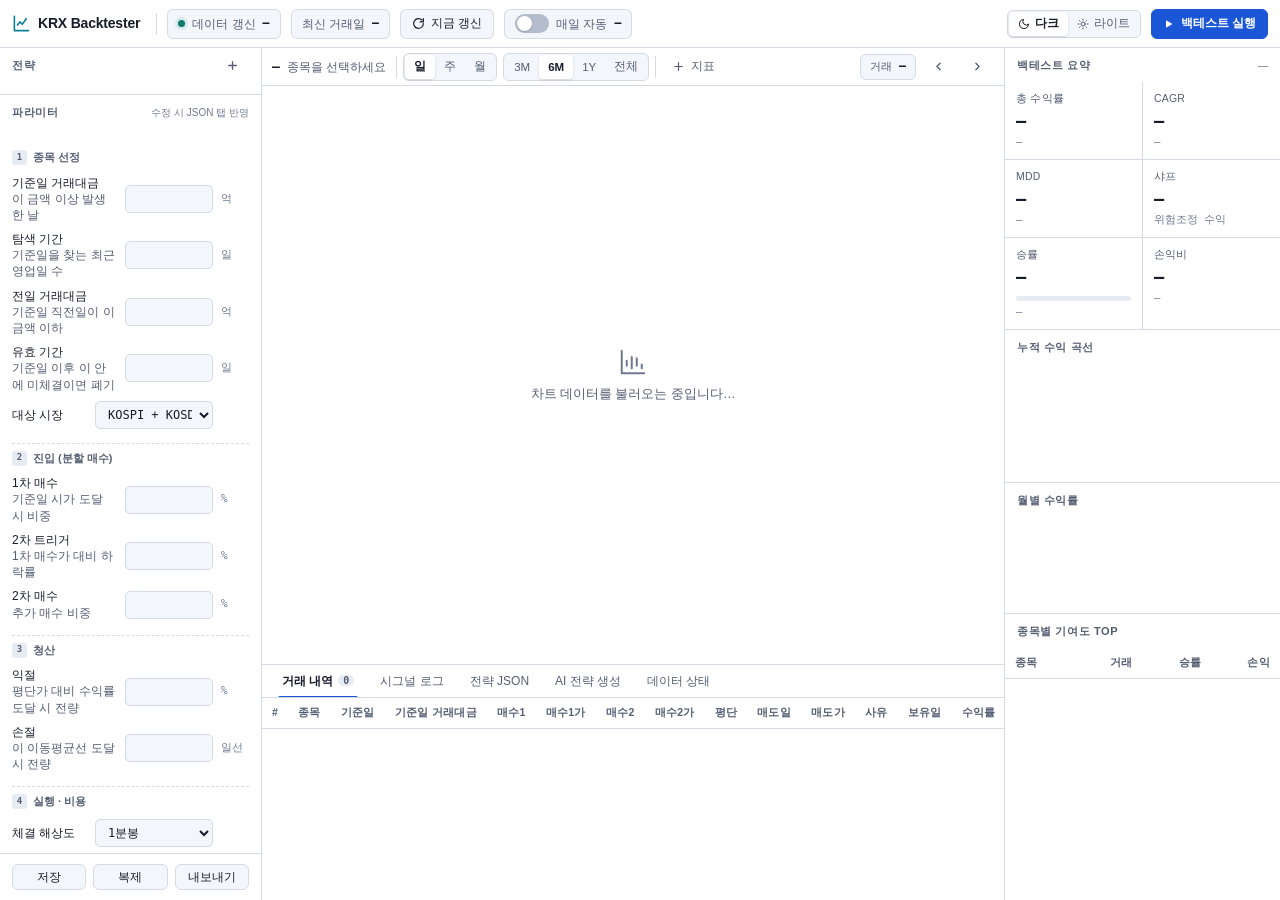
==== server/web/index.html @ 75f190b5 "WIP: 엔진/프런트엔드 구현 중간 스냅샷 (작업 진행 중)" ====
<!DOCTYPE html>
<html lang="ko" data-theme="dark">
<head>
<meta charset="utf-8">
<meta name="viewport" content="width=device-width, initial-scale=1">
<meta name="color-scheme" content="dark light">
<title>KRX Backtester</title>
<script>
/* FOUC 방지 — CSS 보다 먼저 data-theme 을 확정한다.
   theme.js 가 나중에 같은 규칙으로 다시 계산하므로 결과는 항상 일치한다. */
(function () {
  try {
    var s = localStorage.getItem('theme');
    if (s !== 'dark' && s !== 'light') {
      s = window.matchMedia && window.matchMedia('(prefers-color-scheme: light)').matches ? 'light' : 'dark';
    }
    document.documentElement.dataset.theme = s;
    document.documentElement.style.colorScheme = s;
  } catch (e) { /* localStorage 차단 환경 — 기본 다크 유지 */ }
})();
</script>
<link rel="stylesheet" href="./css/tokens.css">
<link rel="stylesheet" href="./css/app.css">
</head>
<body>

<div class="app">
  <div class="prog" id="prog" role="progressbar" aria-label="진행률" aria-hidden="true"></div>

  <!-- ================= 헤더 ================= -->
  <header class="hd">
    <div class="logo">
      <svg width="19" height="19" viewBox="0 0 24 24" fill="none" stroke="currentColor" stroke-width="2" stroke-linecap="round" stroke-linejoin="round" aria-hidden="true">
        <path d="M3 3v18h18"/><path d="m7 14 3-4 3 3 5-7"/>
      </svg>
      <span>KRX Backtester</span>
    </div>
    <div class="vr" aria-hidden="true"></div>

    <div class="pill" id="pillSync" title="marcap 저장소 마지막 갱신 시각">
      <span class="dot" id="dataDot" aria-hidden="true"></span>
      <span class="lbl-sync">데이터 갱신</span><b id="lastSync">—</b>
    </div>
    <div class="pill" title="데이터셋에 포함된 마지막 거래일">
      <span class="lbl-sync">최신 거래일</span><b id="lastTrade">—</b>
    </div>

    <button class="btn" id="btnSync" title="marcap 저장소를 지금 갱신합니다">
      <svg width="13" height="13" viewBox="0 0 24 24" fill="none" stroke="currentColor" stroke-width="2.2" stroke-linecap="round" stroke-linejoin="round" aria-hidden="true">
        <path d="M21 12a9 9 0 1 1-2.6-6.4"/><path d="M21 3v6h-6"/>
      </svg>
      지금 갱신
    </button>

    <label class="pill" style="cursor:pointer" title="Windows 작업 스케줄러 등록 상태">
      <span class="sw"><input type="checkbox" id="autoSync"><i></i></span>
      <span class="lbl-sync">매일 자동</span><b id="autoTime">—</b>
    </label>

    <span class="badge-mock" id="mockBadge" hidden title="백엔드에 연결하지 못해 개발용 예시 데이터를 표시하고 있습니다">
      <svg width="11" height="11" viewBox="0 0 24 24" fill="none" stroke="currentColor" stroke-width="2.4" stroke-linecap="round" aria-hidden="true">
        <path d="M12 9v4M12 17h.01"/><path d="M10.3 3.9 1.8 18a2 2 0 0 0 1.7 3h17a2 2 0 0 0 1.7-3L13.7 3.9a2 2 0 0 0-3.4 0z"/>
      </svg>
      예시 데이터
    </span>

    <div class="spacer"></div>

    <div class="seg" id="themeSeg" role="group" aria-label="화면 테마">
      <button type="button" data-theme="dark" aria-pressed="true">
        <svg width="12" height="12" viewBox="0 0 24 24" fill="none" stroke="currentColor" stroke-width="2" stroke-linecap="round" stroke-linejoin="round" aria-hidden="true"><path d="M21 12.8A9 9 0 1 1 11.2 3a7 7 0 0 0 9.8 9.8z"/></svg>
        다크
      </button>
      <button type="button" data-theme="light" aria-pressed="false">
        <svg width="12" height="12" viewBox="0 0 24 24" fill="none" stroke="currentColor" stroke-width="2" stroke-linecap="round" stroke-linejoin="round" aria-hidden="true"><circle cx="12" cy="12" r="4"/><path d="M12 2v2M12 20v2M4.9 4.9l1.4 1.4M17.7 17.7l1.4 1.4M2 12h2M20 12h2M4.9 19.1l1.4-1.4M17.7 6.3l1.4-1.4"/></svg>
        라이트
      </button>
    </div>

    <button class="btn btn-primary" id="btnRun">
      <svg width="12" height="12" viewBox="0 0 24 24" fill="currentColor" aria-hidden="true"><path d="M6 4.5v15l13-7.5z"/></svg>
      <span id="btnRunLabel">백테스트 실행</span>
    </button>
  </header>

  <!-- ================= 전역 안내 배너 ================= -->
  <div class="banners" id="banners" role="status" aria-live="polite"></div>

  <div class="body">
    <!-- ================= 좌측: 전략 ================= -->
    <aside class="pane-l">
      <div class="sec">
        <div class="sec-hd">
          전략
          <div class="spacer"></div>
          <button class="btn btn-ghost btn-sm" id="btnNewStrategy" aria-label="전략 추가" title="전략 추가">
            <svg width="13" height="13" viewBox="0 0 24 24" fill="none" stroke="currentColor" stroke-width="2.4" stroke-linecap="round" aria-hidden="true"><path d="M12 5v14M5 12h14"/></svg>
          </button>
        </div>
        <div class="sec-bd" style="padding-top:0" id="stgList" role="listbox" aria-label="전략 목록"></div>
      </div>

      <div class="sec scroll" style="flex:1">
        <div class="sec-hd">
          파라미터
          <div class="spacer"></div>
          <span class="note">수정 시 JSON 탭 반영</span>
        </div>
        <div class="sec-bd" id="paramForm">

          <div class="grp">
            <div class="grp-t"><span class="n">1</span>종목 선정</div>
            <div class="fld">
              <label for="p_amt"><b>기준일 거래대금</b>이 금액 이상 발생한 날</label>
              <input class="inp" id="p_amt" type="number" step="10" data-path="universe.reference_day.spike_amount_krw_eok">
              <span class="unit">억</span>
            </div>
            <div class="fld">
              <label for="p_look"><b>탐색 기간</b>기준일을 찾는 최근 영업일 수</label>
              <input class="inp" id="p_look" type="number" step="1" data-path="universe.reference_day.lookback_days">
              <span class="unit">일</span>
            </div>
            <div class="fld">
              <label for="p_prev"><b>전일 거래대금</b>기준일 직전일이 이 금액 이하</label>
              <input class="inp" id="p_prev" type="number" step="10" data-path="universe.reference_day.prev_day_amount_max_eok">
              <span class="unit">억</span>
            </div>
            <div class="fld">
              <label for="p_valid"><b>유효 기간</b>기준일 이후 이 안에 미체결이면 폐기</label>
              <input class="inp" id="p_valid" type="number" step="1" data-path="universe.valid_days_after_reference">
              <span class="unit">일</span>
            </div>
            <div class="fld">
              <label for="p_mkt"><b>대상 시장</b></label>
              <select class="inp wide" id="p_mkt" data-path="universe.markets" data-kind="markets">
                <option value="KOSPI,KOSDAQ">KOSPI + KOSDAQ</option>
                <option value="KOSPI">KOSPI</option>
                <option value="KOSDAQ">KOSDAQ</option>
              </select>
              <span class="unit"></span>
            </div>
          </div>

          <div class="grp">
            <div class="grp-t"><span class="n">2</span>진입 (분할 매수)</div>
            <div class="fld">
              <label for="p_b1"><b>1차 매수</b>기준일 시가 도달 시 비중</label>
              <input class="inp" id="p_b1" type="number" step="5" data-path="entries[0].size_pct">
              <span class="unit">%</span>
            </div>
            <div class="fld">
              <label for="p_b2d"><b>2차 트리거</b>1차 매수가 대비 하락률</label>
              <input class="inp" id="p_b2d" type="number" step="1" data-path="entries[1].trigger_pct">
              <span class="unit">%</span>
            </div>
            <div class="fld">
              <label for="p_b2"><b>2차 매수</b>추가 매수 비중</label>
              <input class="inp" id="p_b2" type="number" step="5" data-path="entries[1].size_pct">
              <span class="unit">%</span>
            </div>
          </div>

          <div class="grp">
            <div class="grp-t"><span class="n">3</span>청산</div>
            <div class="fld">
              <label for="p_tp"><b>익절</b>평단가 대비 수익률 도달 시 전량</label>
              <input class="inp" id="p_tp" type="number" step="1" data-path="exits[0].target_pct">
              <span class="unit">%</span>
            </div>
            <div class="fld">
              <label for="p_sl"><b>손절</b>이 이동평균선 도달 시 전량</label>
              <input class="inp" id="p_sl" type="number" step="1" data-path="exits[1].ma_period">
              <span class="unit">일선</span>
            </div>
          </div>

          <div class="grp">
            <div class="grp-t"><span class="n">4</span>실행 · 비용</div>
            <div class="fld">
              <label for="p_res"><b>체결 해상도</b></label>
              <select class="inp wide" id="p_res" data-path="execution.resolution">
                <option value="1m">1분봉</option>
                <option value="1d">일봉 (근사)</option>
              </select><span class="unit"></span>
            </div>
            <div class="fld">
              <label for="p_cap"><b>초기 자본</b></label>
              <input class="inp" id="p_cap" type="number" step="100" data-path="portfolio.initial_capital_manwon">
              <span class="unit">만</span>
            </div>
            <div class="fld">
              <label for="p_pos"><b>최대 동시 보유</b></label>
              <input class="inp" id="p_pos" type="number" step="1" data-path="portfolio.max_positions">
              <span class="unit">종목</span>
            </div>
            <div class="fld">
              <label for="p_slip"><b>슬리피지</b></label>
              <input class="inp" id="p_slip" type="number" step="0.05" data-path="execution.slippage_pct">
              <span class="unit">%</span>
            </div>
            <div class="fld">
              <label for="p_fee"><b>수수료+세금</b></label>
              <input class="inp" id="p_fee" type="number" step="0.01" data-path="execution.fee_pct">
              <span class="unit">%</span>
            </div>
          </div>

          <div class="grp">
            <div class="grp-t"><span class="n">5</span>백테스트 구간</div>
            <div class="fld">
              <label for="p_start"><b>시작일</b></label>
              <input class="inp wide" id="p_start" type="date" data-path="period.start">
              <span class="unit"></span>
            </div>
            <div class="fld">
              <label for="p_end"><b>종료일</b>비우면 최신 거래일 (auto)</label>
              <input class="inp wide" id="p_end" type="date" data-path="period.end" data-kind="autodate">
              <span class="unit"></span>
            </div>
          </div>

          <div class="grp">
            <div class="grp-t"><span class="n">6</span>표시 지표 (LAG)</div>
            <div class="chips" id="indChips" aria-label="차트에 표시할 지표"></div>
          </div>

        </div>
      </div>

      <div class="sec" style="border-bottom:none">
        <div class="sec-bd" style="padding:10px 12px;display:flex;gap:7px">
          <button class="btn btn-sm" id="btnSave" style="flex:1">저장</button>
          <button class="btn btn-sm" id="btnClone" style="flex:1">복제</button>
          <button class="btn btn-sm" id="btnExport" style="flex:1">내보내기</button>
        </div>
      </div>
    </aside>

    <!-- ================= 중앙: 차트 ================= -->
    <main class="pane-c">
      <div class="tb">
        <div class="sym">
          <span class="sym-cd" id="symCode">—</span>
          <span class="sym-nm" id="symName">종목을 선택하세요</span>
        </div>
        <div class="vr" aria-hidden="true"></div>
        <div class="seg" role="group" aria-label="봉 주기">
          <button type="button" aria-pressed="true">일</button>
          <button type="button" aria-pressed="false" disabled title="현재 엔진은 일봉만 지원합니다">주</button>
          <button type="button" aria-pressed="false" disabled title="현재 엔진은 일봉만 지원합니다">월</button>
        </div>
        <div class="seg" id="rangeSeg" role="group" aria-label="조회 기간">
          <button type="button" data-months="3" aria-pressed="false">3M</button>
          <button type="button" data-months="6" aria-pressed="true">6M</button>
          <button type="button" data-months="12" aria-pressed="false">1Y</button>
          <button type="button" data-months="0" aria-pressed="false">전체</button>
        </div>
        <div class="vr" aria-hidden="true"></div>
        <button class="btn btn-ghost btn-sm" id="btnAddInd">
          <svg width="13" height="13" viewBox="0 0 24 24" fill="none" stroke="currentColor" stroke-width="2.2" stroke-linecap="round" aria-hidden="true"><path d="M12 5v14M5 12h14"/></svg>
          지표
        </button>
        <div class="spacer"></div>
        <span class="pill btn-sm pill-trade" style="height:26px;font-size:11px">거래 <b id="tradeIdxLabel">—</b></span>
        <button class="btn btn-ghost btn-sm" id="prevTrade" aria-label="이전 거래로 이동">
          <svg width="13" height="13" viewBox="0 0 24 24" fill="none" stroke="currentColor" stroke-width="2.4" stroke-linecap="round" stroke-linejoin="round" aria-hidden="true"><path d="m15 18-6-6 6-6"/></svg>
        </button>
        <button class="btn btn-ghost btn-sm" id="nextTrade" aria-label="다음 거래로 이동">
          <svg width="13" height="13" viewBox="0 0 24 24" fill="none" stroke="currentColor" stroke-width="2.4" stroke-linecap="round" stroke-linejoin="round" aria-hidden="true"><path d="m9 18 6-6-6-6"/></svg>
        </button>
      </div>

      <div class="chart-wrap" id="chartWrap">
        <!-- base / overlay 캔버스는 chart.js 가 삽입한다 -->
        <div class="legend" id="legend" aria-hidden="true"></div>
        <div class="chart-hint">휠 = 줌 · 드래그 = 팬 · 더블클릭 = 전체 보기</div>
        <div class="tt" id="tt" role="tooltip"></div>
        <div class="chart-empty" id="chartEmpty">
          <svg width="30" height="30" viewBox="0 0 24 24" fill="none" stroke="currentColor" stroke-width="1.6" stroke-linecap="round" stroke-linejoin="round" aria-hidden="true">
            <path d="M3 3v18h18"/><path d="M7 15v-4M11 17V8M15 15v-6M19 17v-3"/>
          </svg>
          <span id="chartEmptyMsg">차트 데이터를 불러오는 중입니다…</span>
        </div>
      </div>

      <!-- ================= 하단 독 ================= -->
      <div class="dock">
        <div class="tabs" role="tablist" aria-label="하단 패널">
          <button class="tab" role="tab" id="tab-pnTrades" aria-selected="true" aria-controls="pnTrades" data-pane="pnTrades">거래 내역<span class="cnt" id="tradeCnt">0</span></button>
          <button class="tab" role="tab" id="tab-pnSignals" aria-selected="false" aria-controls="pnSignals" data-pane="pnSignals">시그널 로그</button>
          <button class="tab" role="tab" id="tab-pnJson" aria-selected="false" aria-controls="pnJson" data-pane="pnJson">전략 JSON</button>
          <button class="tab" role="tab" id="tab-pnAI" aria-selected="false" aria-controls="pnAI" data-pane="pnAI">AI 전략 생성</button>
          <button class="tab" role="tab" id="tab-pnData" aria-selected="false" aria-controls="pnData" data-pane="pnData">데이터 상태</button>
        </div>

        <div class="tabpane on" id="pnTrades" role="tabpanel" aria-labelledby="tab-pnTrades" tabindex="0">
          <table>
            <thead><tr>
              <th class="l">#</th><th class="l">종목</th><th class="l">기준일</th>
              <th>기준일 거래대금</th><th class="l">매수1</th><th>매수1가</th>
              <th class="l">매수2</th><th>매수2가</th><th>평단</th>
              <th class="l">매도일</th><th>매도가</th><th class="l">사유</th>
              <th>보유일</th><th>수익률</th><th>손익</th>
            </tr></thead>
            <tbody id="tradeBody"></tbody>
          </table>
        </div>

        <div class="tabpane" id="pnSignals" role="tabpanel" aria-labelledby="tab-pnSignals" tabindex="0">
          <pre class="code" id="sigLog"></pre>
        </div>

        <div class="tabpane" id="pnJson" role="tabpanel" aria-labelledby="tab-pnJson" tabindex="0">
          <pre class="code" id="jsonView"></pre>
        </div>

        <div class="tabpane" id="pnAI" role="tabpanel" aria-labelledby="tab-pnAI" tabindex="0">
          <div class="ai-box">
            <div class="hint">자연어로 조건을 쓰면 <b>전략 DSL v1</b> JSON 으로 변환됩니다. 변환 결과는 좌측 파라미터 패널에 그대로 로드됩니다.</div>
            <label class="sr-only" for="aiIn">전략 자연어 설명</label>
            <textarea class="ai-in" id="aiIn" placeholder="예) 20일 안에 거래대금 1000억 넘은 날이 있고, 그 전날은 200억 이하였던 종목 중에서 기준일 시가까지 눌린 종목을 시가에 절반 매수. 매수가보다 10% 더 빠지면 나머지 절반 매수. 평단 +10%면 전량 익절, 45일선 닿으면 전량 손절."></textarea>
            <div class="ai-row">
              <button class="btn btn-primary" id="btnAI">
                <svg width="13" height="13" viewBox="0 0 24 24" fill="none" stroke="currentColor" stroke-width="2" stroke-linecap="round" stroke-linejoin="round" aria-hidden="true"><path d="M12 3v3M12 18v3M3 12h3M18 12h3M5.6 5.6l2.1 2.1M16.3 16.3l2.1 2.1M18.4 5.6l-2.1 2.1M7.7 16.3l-2.1 2.1"/></svg>
                DSL로 변환
              </button>
              <button class="btn" id="btnAiExample">예시 불러오기</button>
              <span class="hint" id="aiStat">DSL v1 · 검증은 <code>POST /api/strategies/validate</code></span>
            </div>
            <div id="aiResult"></div>
          </div>
        </div>

        <div class="tabpane" id="pnData" role="tabpanel" aria-labelledby="tab-pnData" tabindex="0">
          <table>
            <thead><tr><th class="l">항목</th><th class="l">값</th><th class="l">비고</th></tr></thead>
            <tbody id="dataBody"></tbody>
          </table>
        </div>
      </div>
    </main>

    <!-- ================= 우측: 성과 ================= -->
    <aside class="pane-r">
      <div class="sec">
        <div class="sec-hd">백테스트 요약
          <div class="spacer"></div>
          <span class="note" id="kPeriod">—</span>
        </div>
        <div class="kpi-grid" id="kpiGrid">
          <div class="kpi"><div class="k">총 수익률</div><div class="v" id="kRet">—</div><div class="s" id="kRetSub">—</div></div>
          <div class="kpi"><div class="k">CAGR</div><div class="v" id="kCagr">—</div><div class="s" id="kCagrSub">—</div></div>
          <div class="kpi"><div class="k">MDD</div><div class="v" id="kMdd">—</div><div class="s" id="kMddSub">—</div></div>
          <div class="kpi"><div class="k">샤프</div><div class="v" id="kSharpe">—</div><div class="s">위험조정 수익</div></div>
          <div class="kpi"><div class="k">승률</div><div class="v" id="kWin">—</div>
            <div class="bar"><i class="w" id="kWinBar" style="width:0"></i><i class="l" id="kLossBar" style="width:0"></i></div>
            <div class="s" style="margin-top:3px" id="kWinSub">—</div>
          </div>
          <div class="kpi"><div class="k">손익비</div><div class="v" id="kPf">—</div><div class="s" id="kPfSub">—</div></div>
        </div>
      </div>

      <div class="sec">
        <div class="sec-hd">누적 수익 곡선</div>
        <div class="mini-cv" style="height:118px;padding:0 6px 8px"><canvas id="eq" aria-label="누적 수익 곡선"></canvas></div>
      </div>

      <div class="sec">
        <div class="sec-hd">월별 수익률</div>
        <div class="mini-cv" style="height:96px;padding:0 6px 8px"><canvas id="mo" aria-label="월별 수익률"></canvas></div>
      </div>

      <div class="sec scroll" style="flex:1;border-bottom:none">
        <div class="sec-hd">종목별 기여도 Top</div>
        <table>
          <thead><tr><th class="l">종목</th><th>거래</th><th>승률</th><th>손익</th></tr></thead>
          <tbody id="byStock"></tbody>
        </table>
      </div>
    </aside>
  </div>
</div>

<!-- ================= 모달 ================= -->
<div class="modal-back" id="modalBack" hidden>
  <div class="modal" role="dialog" aria-modal="true" aria-labelledby="modalTitle">
    <div class="modal-hd"><span id="modalTitle">알림</span><div class="spacer"></div>
      <button class="btn btn-ghost btn-sm" id="modalX" aria-label="닫기">
        <svg width="13" height="13" viewBox="0 0 24 24" fill="none" stroke="currentColor" stroke-width="2.4" stroke-linecap="round" aria-hidden="true"><path d="M18 6 6 18M6 6l12 12"/></svg>
      </button>
    </div>
    <div class="modal-bd" id="modalBody"></div>
    <div class="modal-ft" id="modalFoot"></div>
  </div>
</div>

<div class="toast-host" id="toastHost" role="status" aria-live="polite"></div>

<script type="module" src="./js/main.js"></script>
</body>
</html>
---- server/web/css/tokens.css ----
/* ============================================================
   KRX Backtester — 디자인 토큰
   색상은 오직 이 파일에서만 정의한다. app.css / chart.js 는
   전부 여기 정의된 CSS 변수를 통해서만 색을 참조한다.

   - :root                      → 다크 (기본)
   - :root[data-theme="light"]  → 라이트 (독립 설계, 단순 반전 아님)

   상승=적색 / 하락=청색 (국내 증시 관행) 은 두 테마 모두 유지하되
   라이트에서는 채도를 낮추고 명도를 내려 흰 배경에서 눈이 덜 피로하게 한다.
   ============================================================ */

:root {
  /* ---- 형태 ---- */
  --r: 6px;
  --r-sm: 4px;
  --r-lg: 10px;
  --mono: "JetBrains Mono", "D2Coding", "Cascadia Mono", Consolas, "SF Mono", ui-monospace, monospace;
  --sans: "Pretendard", "Apple SD Gothic Neo", "Malgun Gothic", -apple-system, BlinkMacSystemFont, "Segoe UI", Roboto, "Noto Sans KR", sans-serif;
  --z-nav: 20;
  --z-pop: 30;
  --z-modal: 50;
  --z-toast: 60;
  --dur: 180ms;
  --ease: cubic-bezier(.4, 0, .2, 1);

  /* ============ 다크 테마 ============ */
  --bg-0: #0b0e11;          /* 앱 최하단 */
  --bg-1: #131722;          /* 패널 */
  --bg-2: #1b2130;          /* 카드 / 입력 */
  --bg-3: #232a3b;          /* hover */
  --bg-4: #2c344a;          /* active / 눌림 */
  --bg-inset: #0f131d;      /* 입력 포커스 / 코드 블록 */

  --bd: #2a3143;            /* 기본 보더 */
  --bd-str: #3a4359;        /* 강조 보더 */
  --bd-soft: #1f2534;       /* 표 내부 구분선 */

  --tx: #d9dde7;            /* 본문 */
  --tx-str: #f2f5fa;        /* 강조 본문 */
  --tx-sub: #8b93a7;        /* 보조 (4.5:1 이상) */
  --tx-dim: #6b7488;        /* 흐림 (3:1 이상) */
  --tx-on-accent: #ffffff;

  --up: #f23645;            /* 상승 */
  --up-soft: rgba(242, 54, 69, .16);
  --dn: #4886ff;            /* 하락 */
  --dn-soft: rgba(72, 134, 255, .16);
  --buy: #00c853;           /* 매수 마커 */
  --buy-soft: rgba(0, 200, 83, .16);
  --buy-tx: #4ade80;
  --sell: #ffab00;          /* 매도 마커 */
  --sell-soft: rgba(255, 171, 0, .16);
  --sell-tx: #fbbf24;

  --accent: #2962ff;
  --accent-hi: #1e50d8;
  --accent-soft: rgba(41, 98, 255, .16);
  --accent-bd: rgba(41, 98, 255, .5);
  --accent-tx: #8fb0ff;
  --accent-2: #00bcd4;
  --accent-2-tx: #4dd0e1;
  --accent-2-soft: rgba(0, 188, 212, .14);

  --warn: #ff9800;
  --warn-soft: rgba(255, 152, 0, .14);
  --warn-tx: #ffb74d;
  --danger: #f23645;
  --danger-soft: rgba(242, 54, 69, .14);
  --danger-tx: #ff7b86;
  --ok: #26a69a;
  --ok-soft: rgba(38, 166, 154, .14);
  --ok-tx: #4db6ac;

  --shadow-1: 0 2px 8px rgba(0, 0, 0, .40);
  --shadow-2: 0 8px 24px rgba(0, 0, 0, .55);
  --shadow-3: 0 18px 48px rgba(0, 0, 0, .65);
  --scrim: rgba(4, 6, 10, .62);
  --scrollbar: #333c52;
  --scrollbar-hi: #465172;

  /* 코드 하이라이트 */
  --code-tx: #c3cadb;
  --code-key: #82aaff;
  --code-str: #c3e88d;
  --code-num: #f78c6c;
  --code-cmt: #5f6779;

  /* ============ 차트 (canvas 가 읽는 값) ============
     여기 값은 전부 불투명 hex 또는 rgba 이며 chart.js 가
     getComputedStyle 로 읽어 캐시한다. 테마 전환 시 캐시 무효화. */
  --ch-bg: #131722;
  --ch-grid: #202639;
  --ch-grid-str: #2a3143;
  --ch-axis-tx: #8b93a7;
  --ch-axis-bg: #1b2130;
  --ch-label-bg: #39415a;
  --ch-label-tx: #f2f5fa;

  --ch-up: #f23645;
  --ch-dn: #4886ff;
  --ch-up-wick: #f2364580;
  --ch-dn-wick: #4886ff80;
  --ch-vol-up: rgba(242, 54, 69, .48);
  --ch-vol-dn: rgba(72, 134, 255, .48);
  --ch-vol-hi: #ffab00;

  --ch-cross: rgba(160, 170, 195, .55);
  --ch-buy: #00c853;
  --ch-sell: #ffab00;
  --ch-ref: #ffab00;
  --ch-hold: rgba(0, 200, 83, .07);
  --ch-hold-bd: rgba(0, 200, 83, .28);
  --ch-marker-tx: #08130a;
  --ch-hilite: #00e5ff;

  --ch-ma-1: #ffb74d;
  --ch-ma-2: #ba68c8;
  --ch-ma-3: #4dd0e1;
  --ch-ma-4: #f06292;
  --ch-ma-5: #81c784;
  --ch-ma-6: #90a4ae;

  --ch-eq-line: #f23645;
  --ch-eq-fill-0: rgba(242, 54, 69, .30);
  --ch-eq-fill-1: rgba(242, 54, 69, 0);
  --ch-dd-fill: rgba(72, 134, 255, .22);
  --ch-base-line: rgba(139, 147, 167, .5);
}

/* ============================================================
   라이트 테마 — 독립 설계
   본문 #171c29 (배경 #fff 대비 15.9:1)
   보조 #545d72 (대비 6.4:1)  → WCAG AA 본문/보조 모두 통과
   흐림 #6f7890 (대비 4.6:1)  → 다크의 --tx-dim 을 그대로 쓰지 않는다
   보더 #d5dae4 → 흰 패널 위에서 실제로 보이는 회색
   ============================================================ */
:root[data-theme="light"] {
  --bg-0: #e9edf4;          /* 앱 최하단 — 패널과 구분되는 옅은 청회색 */
  --bg-1: #ffffff;          /* 패널 */
  --bg-2: #f3f6fb;          /* 카드 / 입력 */
  --bg-3: #e6ebf4;          /* hover */
  --bg-4: #d9e0ec;          /* active */
  --bg-inset: #ffffff;

  --bd: #d5dae4;
  --bd-str: #b4bccd;
  --bd-soft: #e6eaf1;

  --tx: #171c29;
  --tx-str: #080b12;
  --tx-sub: #545d72;
  --tx-dim: #6f7890;
  --tx-on-accent: #ffffff;

  /* 흰 배경에서 채도를 낮춘 적/청. 순수 #f23645 는 흰 위에서 번져 보인다. */
  --up: #c62436;
  --up-soft: rgba(198, 36, 54, .10);
  --dn: #1a56c4;
  --dn-soft: rgba(26, 86, 196, .10);
  --buy: #0a7d3c;
  --buy-soft: rgba(10, 125, 60, .11);
  --buy-tx: #076630;
  --sell: #9a6400;
  --sell-soft: rgba(154, 100, 0, .12);
  --sell-tx: #7d5100;

  --accent: #1a56d6;
  --accent-hi: #1244ad;
  --accent-soft: rgba(26, 86, 214, .10);
  --accent-bd: rgba(26, 86, 214, .42);
  --accent-tx: #1244ad;
  --accent-2: #0b7f96;
  --accent-2-tx: #076073;
  --accent-2-soft: rgba(11, 127, 150, .11);

  --warn: #a55b00;
  --warn-soft: rgba(165, 91, 0, .11);
  --warn-tx: #864900;
  --danger: #c62436;
  --danger-soft: rgba(198, 36, 54, .10);
  --danger-tx: #a51b2b;
  --ok: #0f7a70;
  --ok-soft: rgba(15, 122, 112, .11);
  --ok-tx: #0b5f57;

  --shadow-1: 0 1px 3px rgba(23, 28, 41, .10), 0 1px 2px rgba(23, 28, 41, .06);
  --shadow-2: 0 6px 18px rgba(23, 28, 41, .13), 0 2px 5px rgba(23, 28, 41, .07);
  --shadow-3: 0 16px 44px rgba(23, 28, 41, .20), 0 4px 10px rgba(23, 28, 41, .08);
  --scrim: rgba(30, 38, 56, .38);
  --scrollbar: #c3cad8;
  --scrollbar-hi: #a3adc0;

  --code-tx: #26304a;
  --code-key: #1f4bb8;
  --code-str: #16704a;
  --code-num: #a34a12;
  --code-cmt: #7b849a;

  /* ---- 차트 (라이트) ---- */
  --ch-bg: #ffffff;
  --ch-grid: #e8ecf4;
  --ch-grid-str: #d5dae4;
  --ch-axis-tx: #545d72;
  --ch-axis-bg: #f3f6fb;
  --ch-label-bg: #3a4257;
  --ch-label-tx: #ffffff;

  --ch-up: #c62436;
  --ch-dn: #1a56c4;
  --ch-up-wick: #c6243699;
  --ch-dn-wick: #1a56c499;
  --ch-vol-up: rgba(198, 36, 54, .34);
  --ch-vol-dn: rgba(26, 86, 196, .34);
  --ch-vol-hi: #b06a00;

  --ch-cross: rgba(60, 70, 94, .55);
  --ch-buy: #0a7d3c;
  --ch-sell: #a56a00;
  --ch-ref: #a56a00;
  --ch-hold: rgba(10, 125, 60, .075);
  --ch-hold-bd: rgba(10, 125, 60, .30);
  --ch-marker-tx: #ffffff;
  --ch-hilite: #0b7f96;

  --ch-ma-1: #b5620a;
  --ch-ma-2: #7b3fbf;
  --ch-ma-3: #0b7f96;
  --ch-ma-4: #bf3573;
  --ch-ma-5: #2c7a3d;
  --ch-ma-6: #5c6880;

  --ch-eq-line: #c62436;
  --ch-eq-fill-0: rgba(198, 36, 54, .20);
  --ch-eq-fill-1: rgba(198, 36, 54, 0);
  --ch-dd-fill: rgba(26, 86, 196, .16);
  --ch-base-line: rgba(84, 93, 114, .5);
}
---- server/web/css/app.css ----
/* ============================================================
   KRX Backtester — 레이아웃 / 컴포넌트
   색상 리터럴 금지. 모든 색은 tokens.css 의 변수를 통해서만 쓴다.
   ============================================================ */

*, *::before, *::after { box-sizing: border-box; margin: 0; padding: 0; }
html, body { height: 100%; }

body {
  background: var(--bg-0);
  color: var(--tx);
  font-family: var(--sans);
  font-size: 13px;
  line-height: 1.5;
  overflow: hidden;
  -webkit-font-smoothing: antialiased;
  -moz-osx-font-smoothing: grayscale;
}

button, input, select, textarea { font-family: inherit; font-size: inherit; color: inherit; }
button { cursor: pointer; background: none; border: none; }
a { color: var(--accent-tx); }

/* 포커스 링 — 모든 인터랙티브 요소 (접근성 필수) */
:focus-visible {
  outline: 2px solid var(--accent);
  outline-offset: 1px;
  border-radius: 3px;
}
.sr-only {
  position: absolute; width: 1px; height: 1px; padding: 0; margin: -1px;
  overflow: hidden; clip: rect(0 0 0 0); white-space: nowrap; border: 0;
}

::-webkit-scrollbar { width: 9px; height: 9px; }
::-webkit-scrollbar-track { background: transparent; }
::-webkit-scrollbar-thumb { background: var(--scrollbar); border-radius: 5px; }
::-webkit-scrollbar-thumb:hover { background: var(--scrollbar-hi); }
* { scrollbar-color: var(--scrollbar) transparent; scrollbar-width: thin; }

/* ===================== 레이아웃 ===================== */
.app { display: flex; flex-direction: column; height: 100vh; height: 100dvh; overflow: hidden; }

.hd {
  height: 48px; flex: 0 0 48px;
  display: flex; align-items: center; gap: 10px;
  padding: 0 12px;
  background: var(--bg-1);
  border-bottom: 1px solid var(--bd);
  z-index: var(--z-nav);
  position: relative;
}
.body { flex: 1; display: flex; min-height: 0; min-width: 0; }

.pane-l {
  width: 296px; flex: 0 0 296px;
  background: var(--bg-1); border-right: 1px solid var(--bd);
  display: flex; flex-direction: column; min-height: 0;
}
.pane-c { flex: 1 1 0; display: flex; flex-direction: column; min-width: 0; background: var(--bg-1); }
.pane-r {
  width: 312px; flex: 0 0 312px;
  background: var(--bg-1); border-left: 1px solid var(--bd);
  display: flex; flex-direction: column; min-height: 0;
}

/* ===================== 헤더 ===================== */
.logo {
  display: flex; align-items: center; gap: 7px;
  font-weight: 700; font-size: 14px; letter-spacing: -.2px;
  padding-right: 6px; white-space: nowrap;
}
.logo svg { color: var(--accent-2); flex: 0 0 auto; }
.logo i { color: var(--tx-dim); font-style: normal; font-weight: 500; }
.vr { width: 1px; height: 22px; background: var(--bd); flex: 0 0 1px; }
.spacer { flex: 1 1 auto; min-width: 0; }

.pill {
  display: inline-flex; align-items: center; gap: 7px;
  height: 30px; padding: 0 10px;
  background: var(--bg-2); border: 1px solid var(--bd); border-radius: var(--r);
  font-size: 12px; color: var(--tx-sub); white-space: nowrap;
}
.pill b { color: var(--tx); font-weight: 600; font-family: var(--mono); font-size: 11.5px; }

.dot {
  width: 7px; height: 7px; border-radius: 50%;
  background: var(--ok); flex: 0 0 7px;
  box-shadow: 0 0 0 3px var(--ok-soft);
}
.dot.stale { background: var(--warn); box-shadow: 0 0 0 3px var(--warn-soft); }
.dot.err   { background: var(--danger); box-shadow: 0 0 0 3px var(--danger-soft); }

/* ===================== 버튼 ===================== */
.btn {
  display: inline-flex; align-items: center; justify-content: center; gap: 6px;
  height: 30px; min-width: 30px; padding: 0 11px;
  border-radius: var(--r);
  background: var(--bg-2); border: 1px solid var(--bd); color: var(--tx);
  font-size: 12px; font-weight: 500; white-space: nowrap;
  transition: background var(--dur) var(--ease), border-color var(--dur) var(--ease), color var(--dur) var(--ease);
}
.btn:hover:not(:disabled) { background: var(--bg-3); border-color: var(--bd-str); }
.btn:active:not(:disabled) { background: var(--bg-4); }
.btn:disabled { opacity: .45; cursor: not-allowed; }
.btn-primary { background: var(--accent); border-color: var(--accent); color: var(--tx-on-accent); font-weight: 600; }
.btn-primary:hover:not(:disabled) { background: var(--accent-hi); border-color: var(--accent-hi); }
.btn-ghost { background: transparent; border-color: transparent; color: var(--tx-sub); }
.btn-ghost:hover:not(:disabled) { background: var(--bg-2); color: var(--tx); border-color: var(--bd); }
.btn-danger { color: var(--danger-tx); }
.btn-danger:hover:not(:disabled) { background: var(--danger-soft); border-color: var(--danger); }
.btn-sm { height: 26px; padding: 0 9px; font-size: 11.5px; }
.btn.spin svg { animation: rot .9s linear infinite; }
@keyframes rot { to { transform: rotate(360deg); } }

/* 세그먼트 컨트롤 (테마 / 봉 주기 / 기간) */
.seg {
  display: flex; background: var(--bg-2); border: 1px solid var(--bd);
  border-radius: var(--r); padding: 1px; flex: 0 0 auto;
}
.seg button {
  height: 24px; padding: 0 9px; border-radius: var(--r-sm);
  font-size: 11.5px; color: var(--tx-sub); font-weight: 500; white-space: nowrap;
  display: inline-flex; align-items: center; gap: 5px;
  transition: background var(--dur) var(--ease), color var(--dur) var(--ease);
}
.seg button:hover { color: var(--tx); }
.seg button[aria-pressed="true"] { background: var(--bg-1); color: var(--tx); font-weight: 600; box-shadow: var(--shadow-1); }

/* ===================== 패널 프리미티브 ===================== */
.sec { border-bottom: 1px solid var(--bd); min-height: 0; }
.sec-hd {
  display: flex; align-items: center; gap: 6px;
  height: 34px; padding: 0 12px; flex: 0 0 34px;
  font-size: 11px; font-weight: 700; letter-spacing: .6px;
  color: var(--tx-sub); text-transform: uppercase;
}
.sec-hd .note { font-size: 10px; color: var(--tx-dim); text-transform: none; letter-spacing: 0; font-weight: 500; }
.sec-bd { padding: 4px 12px 12px; }
.scroll { overflow-y: auto; overflow-x: hidden; min-height: 0; }

/* ===================== 전역 배너 (백엔드 없음 / 데이터 없음) ===================== */
.banners { flex: 0 0 auto; display: flex; flex-direction: column; }
.banner {
  display: flex; align-items: flex-start; gap: 9px;
  padding: 9px 14px;
  font-size: 12.5px; line-height: 1.5;
  border-bottom: 1px solid var(--bd);
  background: var(--warn-soft); color: var(--tx);
}
.banner.err { background: var(--danger-soft); }
.banner.info { background: var(--accent-soft); }
.banner svg { flex: 0 0 16px; margin-top: 1px; }
.banner.warn svg { color: var(--warn); }
.banner.err svg { color: var(--danger); }
.banner.info svg { color: var(--accent); }
.banner b { font-weight: 700; }
.banner code {
  font-family: var(--mono); font-size: 11.5px;
  background: var(--bg-2); border: 1px solid var(--bd);
  padding: 1px 5px; border-radius: var(--r-sm);
}
.banner .close { margin-left: auto; flex: 0 0 auto; color: var(--tx-sub); padding: 0 2px; }
.banner .close:hover { color: var(--tx); }

/* "예시 데이터" 배지 */
.badge-mock {
  display: inline-flex; align-items: center; gap: 5px;
  height: 22px; padding: 0 8px; border-radius: 11px;
  background: var(--warn-soft); border: 1px solid var(--warn);
  color: var(--warn-tx); font-size: 10.5px; font-weight: 700; white-space: nowrap;
}
.badge-mock[hidden] { display: none; }

/* ===================== 좌측: 전략 목록 ===================== */
.stg {
  display: flex; align-items: flex-start; gap: 9px;
  padding: 9px 10px; border-radius: var(--r);
  border: 1px solid transparent; cursor: pointer; text-align: left; width: 100%;
  transition: background var(--dur) var(--ease), border-color var(--dur) var(--ease);
}
.stg:hover { background: var(--bg-2); }
.stg[aria-selected="true"] { background: var(--bg-2); border-color: var(--accent); }
.stg-ic {
  width: 26px; height: 26px; flex: 0 0 26px; border-radius: 5px;
  display: grid; place-items: center;
  background: var(--accent-soft); color: var(--accent-tx);
  font-family: var(--mono); font-size: 11px; font-weight: 700;
  border: 1px solid var(--accent-bd);
}
.stg[aria-selected="true"] .stg-ic { background: var(--accent); color: var(--tx-on-accent); border-color: var(--accent); }
.stg-tx { min-width: 0; flex: 1; }
.stg-nm { font-size: 12.5px; font-weight: 600; display: flex; align-items: center; gap: 6px; flex-wrap: wrap; color: var(--tx); }
.stg-ds {
  font-size: 11px; color: var(--tx-sub); margin-top: 2px; line-height: 1.45;
  display: -webkit-box; -webkit-line-clamp: 2; -webkit-box-orient: vertical; overflow: hidden;
}
.tag {
  display: inline-block; padding: 1px 5px; border-radius: 3px;
  font-size: 9.5px; font-weight: 700; letter-spacing: .3px; vertical-align: 1px;
}
.tag.ai { background: var(--accent-2-soft); color: var(--accent-2-tx); border: 1px solid var(--accent-2); }
.tag.live { background: var(--ok-soft); color: var(--ok-tx); border: 1px solid var(--ok); }
.tag.off { background: var(--bg-3); color: var(--tx-dim); border: 1px solid var(--bd); }

/* ===================== 좌측: 파라미터 폼 ===================== */
.grp { margin-top: 10px; }
.grp-t {
  display: flex; align-items: center; gap: 6px;
  font-size: 11px; font-weight: 700; color: var(--tx-sub);
  padding: 6px 0 5px; border-top: 1px dashed var(--bd); margin-top: 6px;
}
.grp:first-child .grp-t { border-top: none; margin-top: 0; }
.grp-t .n {
  width: 15px; height: 15px; border-radius: 3px;
  background: var(--bg-3); color: var(--tx-sub);
  display: grid; place-items: center; font-size: 9px; font-family: var(--mono);
}

.fld { display: flex; align-items: center; gap: 8px; padding: 4px 0; }
.fld label { flex: 1 1 auto; min-width: 0; font-size: 12px; color: var(--tx-sub); line-height: 1.35; }
.fld label b { color: var(--tx); font-weight: 500; display: block; }

.inp {
  width: 88px; flex: 0 0 88px; height: 28px; padding: 0 8px; text-align: right;
  background: var(--bg-2); border: 1px solid var(--bd); border-radius: 5px;
  font-family: var(--mono); font-size: 12px;
  transition: border-color var(--dur) var(--ease), background var(--dur) var(--ease);
}
.inp:hover { border-color: var(--bd-str); }
.inp:focus { border-color: var(--accent); background: var(--bg-inset); outline: none; box-shadow: 0 0 0 2px var(--accent-soft); }
.inp.w-full { width: 100%; flex: 1 1 auto; text-align: left; }
.inp.wide { width: 118px; flex-basis: 118px; }
.inp[aria-invalid="true"] { border-color: var(--danger); background: var(--danger-soft); }
select.inp { text-align: left; cursor: pointer; padding-right: 4px; }
.unit { width: 28px; flex: 0 0 28px; font-size: 11px; color: var(--tx-dim); font-family: var(--mono); }

.fld-err {
  display: block; font-size: 11px; color: var(--danger-tx);
  padding: 2px 0 4px; line-height: 1.4;
}

/* 토글 스위치 */
.sw { position: relative; width: 34px; height: 19px; flex: 0 0 34px; cursor: pointer; display: inline-block; }
.sw input { position: absolute; opacity: 0; width: 100%; height: 100%; margin: 0; cursor: pointer; }
.sw i {
  position: absolute; inset: 0; background: var(--bd-str); border-radius: 19px;
  transition: background var(--dur) var(--ease); pointer-events: none; display: block;
}
.sw i::after {
  content: ""; position: absolute; top: 2px; left: 2px;
  width: 15px; height: 15px; border-radius: 50%;
  background: var(--bg-1); box-shadow: var(--shadow-1);
  transition: transform var(--dur) var(--ease);
}
.sw input:checked + i { background: var(--accent); }
.sw input:checked + i::after { transform: translateX(15px); }
.sw input:focus-visible + i { box-shadow: 0 0 0 2px var(--accent); }

/* 지표 칩 */
.chips { display: flex; flex-wrap: wrap; gap: 5px; margin-top: 6px; }
.chip {
  display: inline-flex; align-items: center; gap: 5px;
  height: 25px; padding: 0 8px; border-radius: 13px;
  background: var(--bg-2); border: 1px solid var(--bd);
  font-size: 11.5px; color: var(--tx-sub);
  transition: background var(--dur) var(--ease), border-color var(--dur) var(--ease), color var(--dur) var(--ease);
}
.chip:hover { background: var(--bg-3); color: var(--tx); }
.chip[aria-pressed="true"] { background: var(--accent-soft); border-color: var(--accent-bd); color: var(--accent-tx); font-weight: 600; }
.chip .sw-dot { width: 6px; height: 6px; border-radius: 50%; background: currentColor; opacity: .45; flex: 0 0 6px; }
.chip[aria-pressed="true"] .sw-dot { opacity: 1; }
.chip.add { border-style: dashed; }
/* 지표 색 표식 — 색만으로 정보를 주지 않도록 라벨과 병기한다 */
.chip .swatch { width: 8px; height: 8px; border-radius: 2px; flex: 0 0 8px; }

/* ===================== 중앙: 차트 툴바 ===================== */
.tb {
  height: 38px; flex: 0 0 38px;
  display: flex; align-items: center; gap: 6px; padding: 0 10px;
  border-bottom: 1px solid var(--bd); background: var(--bg-1);
  overflow: hidden;
}
.sym { display: flex; align-items: center; gap: 7px; padding-right: 4px; min-width: 0; }
.sym-cd { font-family: var(--mono); font-size: 13px; font-weight: 700; color: var(--tx); }
.sym-nm { font-size: 12px; color: var(--tx-sub); white-space: nowrap; overflow: hidden; text-overflow: ellipsis; }

/* ===================== 차트 ===================== */
.chart-wrap {
  flex: 1 1 0; position: relative; min-height: 0; background: var(--ch-bg);
  cursor: crosshair; touch-action: none; overflow: hidden;
}
.chart-wrap.panning { cursor: grabbing; }
.chart-wrap canvas { display: block; position: absolute; inset: 0; width: 100%; height: 100%; }
.chart-wrap canvas.base { z-index: 0; }
.chart-wrap canvas.overlay { z-index: 1; pointer-events: none; }

.legend {
  position: absolute; top: 8px; left: 10px; z-index: 2;
  display: flex; flex-direction: column; gap: 2px;
  font-family: var(--mono); font-size: 11px; pointer-events: none;
  color: var(--tx);
}
.legend .row { display: flex; gap: 9px; align-items: center; white-space: nowrap; }
.legend .k { color: var(--tx-sub); }
.legend .sq { width: 8px; height: 2px; border-radius: 1px; flex: 0 0 8px; }
.legend .row > span { text-shadow: 0 0 4px var(--ch-bg), 0 0 4px var(--ch-bg), 0 0 8px var(--ch-bg); }

.tt {
  position: absolute; z-index: var(--z-pop); pointer-events: none; display: none;
  background: var(--bg-1); border: 1px solid var(--bd-str); border-radius: var(--r);
  padding: 7px 9px; font-family: var(--mono); font-size: 11px; min-width: 168px;
  box-shadow: var(--shadow-2); color: var(--tx);
}
.tt .d { color: var(--tx-sub); margin-bottom: 4px; font-size: 10.5px; }
.tt .l { display: flex; justify-content: space-between; gap: 14px; }
.tt .l > span:first-child { color: var(--tx-sub); }
.tt .ev { margin-top: 5px; padding-top: 5px; border-top: 1px solid var(--bd); font-size: 10.5px; white-space: normal; line-height: 1.45; }

.chart-empty {
  position: absolute; inset: 0; z-index: 3;
  display: flex; flex-direction: column; align-items: center; justify-content: center; gap: 8px;
  color: var(--tx-sub); font-size: 12.5px; text-align: center; padding: 20px;
  background: var(--ch-bg);
}
.chart-empty[hidden] { display: none; }
.chart-empty svg { color: var(--tx-dim); }

.chart-hint {
  position: absolute; right: 10px; bottom: 26px; z-index: 2;
  font-size: 10.5px; color: var(--tx-dim); pointer-events: none;
  text-shadow: 0 0 4px var(--ch-bg), 0 0 6px var(--ch-bg);
}

/* ===================== 우측: 성과 ===================== */
.kpi-grid { display: grid; grid-template-columns: 1fr 1fr; gap: 1px; background: var(--bd); }
.kpi { background: var(--bg-1); padding: 9px 11px; min-width: 0; }
.kpi .k { font-size: 10.5px; color: var(--tx-sub); letter-spacing: .2px; display: flex; align-items: center; gap: 4px; }
.kpi .v {
  font-family: var(--mono); font-size: 17px; font-weight: 700;
  margin-top: 2px; letter-spacing: -.4px; color: var(--tx);
}
.kpi .s { font-size: 10.5px; color: var(--tx-dim); font-family: var(--mono); }
.pos { color: var(--up); }
.neg { color: var(--dn); }

.bar { height: 5px; border-radius: 3px; background: var(--bg-3); overflow: hidden; display: flex; margin-top: 6px; }
.bar i { display: block; height: 100%; }
.bar i.w { background: var(--up); }
.bar i.l { background: var(--dn); }

.mini-cv { position: relative; }
.mini-cv canvas { display: block; width: 100%; height: 100%; }

/* ===================== 하단 독 ===================== */
.dock {
  flex: 0 0 236px; display: flex; flex-direction: column;
  border-top: 1px solid var(--bd); background: var(--bg-1); min-height: 0;
}
.tabs {
  height: 33px; flex: 0 0 33px; display: flex; align-items: center; gap: 2px;
  padding: 0 8px; border-bottom: 1px solid var(--bd); overflow-x: auto; overflow-y: hidden;
}
.tab {
  height: 33px; padding: 0 12px; flex: 0 0 auto;
  font-size: 12px; color: var(--tx-sub); font-weight: 500; position: relative; white-space: nowrap;
  transition: color var(--dur) var(--ease);
}
.tab:hover { color: var(--tx); }
.tab[aria-selected="true"] { color: var(--tx); font-weight: 600; }
.tab[aria-selected="true"]::after {
  content: ""; position: absolute; left: 8px; right: 8px; bottom: 0;
  height: 2px; background: var(--accent); border-radius: 2px 2px 0 0;
}
.tab .cnt {
  display: inline-block; margin-left: 5px; padding: 0 5px; border-radius: 8px;
  background: var(--bg-3); font-size: 10px; font-family: var(--mono);
  color: var(--tx-sub); vertical-align: 1px;
}
.tab.dirty::before {
  content: ""; position: absolute; top: 8px; right: 4px;
  width: 5px; height: 5px; border-radius: 50%; background: var(--warn);
}
.tabpane { flex: 1 1 0; overflow: auto; min-height: 0; display: none; }
.tabpane.on { display: block; }

/* ===================== 표 ===================== */
table { width: 100%; border-collapse: collapse; font-size: 12px; }
thead th {
  position: sticky; top: 0; background: var(--bg-1); z-index: 1;
  text-align: right; font-weight: 600; font-size: 10.5px;
  color: var(--tx-sub); letter-spacing: .3px; padding: 7px 10px;
  border-bottom: 1px solid var(--bd); white-space: nowrap;
}
thead th:first-child, thead th.l { text-align: left; }
tbody td {
  padding: 6px 10px; text-align: right; border-bottom: 1px solid var(--bd-soft);
  font-family: var(--mono); font-size: 11.5px; white-space: nowrap; color: var(--tx);
}
tbody td.l { text-align: left; font-family: var(--sans); }
tbody td.dim { color: var(--tx-dim); }
tbody td.sub { color: var(--tx-sub); }
tbody tr { transition: background .15s var(--ease); cursor: pointer; }
tbody tr:hover { background: var(--bg-2); }
tbody tr.sel { background: var(--accent-soft); box-shadow: inset 2px 0 0 var(--accent); }
tbody tr.empty, tbody tr.empty:hover { background: none; cursor: default; }
tbody tr.empty td { text-align: center; color: var(--tx-sub); padding: 24px 10px; font-family: var(--sans); }

.mk {
  display: inline-flex; align-items: center; gap: 4px;
  padding: 1px 6px; border-radius: 3px; font-size: 10px; font-weight: 700;
}
.mk.b { background: var(--buy-soft); color: var(--buy-tx); }
.mk.s { background: var(--sell-soft); color: var(--sell-tx); }
.mk.x { background: var(--dn-soft); color: var(--dn); }
.mk svg { flex: 0 0 auto; }

/* ===================== 코드 뷰 ===================== */
pre.code {
  font-family: var(--mono); font-size: 11.5px; line-height: 1.6;
  padding: 11px 13px; color: var(--code-tx);
  tab-size: 2; white-space: pre; overflow: auto;
}
.code .k { color: var(--code-key); }
.code .s { color: var(--code-str); }
.code .n { color: var(--code-num); }
.code .c { color: var(--code-cmt); }
.code .lv-MATCH { color: var(--ok-tx); }
.code .lv-FILL  { color: var(--buy-tx); }
.code .lv-WARN  { color: var(--warn-tx); }
.code .lv-ERROR { color: var(--danger-tx); }

/* ===================== AI 탭 ===================== */
.ai-box { padding: 11px 13px; display: flex; flex-direction: column; gap: 9px; height: 100%; }
.ai-in {
  flex: 1 1 auto; min-height: 56px; resize: none;
  background: var(--bg-2); border: 1px solid var(--bd); border-radius: var(--r);
  padding: 9px 11px; font-size: 12.5px; line-height: 1.55; color: var(--tx);
}
.ai-in:focus { border-color: var(--accent); outline: none; box-shadow: 0 0 0 2px var(--accent-soft); }
.ai-row { display: flex; gap: 7px; align-items: center; flex-wrap: wrap; }
.hint { font-size: 11px; color: var(--tx-sub); line-height: 1.5; }
.hint code { font-family: var(--mono); color: var(--tx); }
.ai-msg {
  border: 1px solid var(--bd); border-radius: var(--r); padding: 9px 11px;
  font-size: 12px; line-height: 1.6; background: var(--bg-2);
}
.ai-msg.err { border-color: var(--danger); background: var(--danger-soft); }
.ai-msg.ok { border-color: var(--ok); background: var(--ok-soft); }
.ai-msg b { display: block; margin-bottom: 4px; }
.ai-msg pre { font-family: var(--mono); font-size: 11px; white-space: pre-wrap; margin-top: 5px; color: var(--tx-sub); }

/* ===================== 모달 ===================== */
.modal-back {
  position: fixed; inset: 0; z-index: var(--z-modal);
  background: var(--scrim); display: grid; place-items: center; padding: 20px;
}
.modal-back[hidden] { display: none; }
.modal {
  background: var(--bg-1); border: 1px solid var(--bd-str); border-radius: var(--r-lg);
  box-shadow: var(--shadow-3); width: min(520px, 100%); max-height: 84vh;
  display: flex; flex-direction: column; overflow: hidden;
}
.modal-hd {
  display: flex; align-items: center; gap: 8px; padding: 13px 16px;
  border-bottom: 1px solid var(--bd); font-size: 14px; font-weight: 700; color: var(--tx);
}
.modal-hd .spacer { flex: 1; }
.modal-bd { padding: 14px 16px; overflow: auto; font-size: 12.5px; line-height: 1.65; color: var(--tx); }
.modal-bd p + p { margin-top: 9px; }
.modal-bd ol, .modal-bd ul { margin: 8px 0 0 18px; }
.modal-bd li { margin-bottom: 5px; }
.modal-bd code {
  font-family: var(--mono); font-size: 11.5px; background: var(--bg-2);
  border: 1px solid var(--bd); padding: 1px 5px; border-radius: var(--r-sm); color: var(--tx);
}
.modal-bd .cmd {
  display: block; font-family: var(--mono); font-size: 12px;
  background: var(--bg-2); border: 1px solid var(--bd); border-radius: var(--r);
  padding: 9px 11px; margin: 8px 0; color: var(--tx); user-select: all;
}
.modal-ft { display: flex; gap: 8px; justify-content: flex-end; padding: 12px 16px; border-top: 1px solid var(--bd); }

/* ===================== 토스트 ===================== */
.toast-host {
  position: fixed; bottom: 18px; left: 50%; transform: translateX(-50%);
  z-index: var(--z-toast); display: flex; flex-direction: column-reverse;
  gap: 8px; align-items: center; pointer-events: none;
}
.toast {
  display: flex; align-items: center; gap: 8px; padding: 9px 14px; border-radius: 8px;
  background: var(--bg-1); border: 1px solid var(--bd-str); box-shadow: var(--shadow-2);
  font-size: 12.5px; color: var(--tx); max-width: min(560px, 92vw);
  opacity: 0; transform: translateY(14px);
  transition: opacity .22s var(--ease), transform .22s var(--ease);
}
.toast.on { opacity: 1; transform: translateY(0); }
.toast.err { border-color: var(--danger); }
.toast.ok { border-color: var(--ok); }

/* ===================== 진행바 ===================== */
.prog {
  position: absolute; top: 0; left: 0; height: 2px;
  background: var(--accent); width: 0; z-index: var(--z-nav);
  transition: width .2s var(--ease);
}
.prog.indet {
  width: 100% !important; transition: none;
  background: linear-gradient(90deg, transparent 0%, var(--accent) 45%, var(--accent) 55%, transparent 100%);
  background-size: 40% 100%; background-repeat: no-repeat;
  animation: indet 1.1s linear infinite;
}
@keyframes indet {
  0%   { background-position: -40% 0; }
  100% { background-position: 140% 0; }
}

/* ===================== 반응형 ===================== */
@media (max-width: 1360px) {
  .pane-l { width: 262px; flex-basis: 262px; }
  .pane-r { width: 276px; flex-basis: 276px; }
}
@media (max-width: 1180px) {
  .pane-l { width: 236px; flex-basis: 236px; }
  .pane-r { width: 250px; flex-basis: 250px; }
  .inp { width: 76px; flex-basis: 76px; }
  .inp.wide { width: 104px; flex-basis: 104px; }
  .kpi .v { font-size: 15px; }
  .hd { gap: 7px; }
  /* 헤더가 넘치지 않도록 부가 정보 축약 */
  .hd .pill-trade { display: none; }
}
@media (max-width: 1040px) {
  .pane-r { width: 226px; flex-basis: 226px; }
  .kpi-grid { grid-template-columns: 1fr; }
  .hd .lbl-sync { display: none; }
  .dock { flex-basis: 210px; }
}

/* ===================== 모션 감소 ===================== */
@media (prefers-reduced-motion: reduce) {
  *, *::before, *::after {
    animation-duration: .001ms !important;
    animation-iteration-count: 1 !important;
    transition-duration: .001ms !important;
    scroll-behavior: auto !important;
  }
}
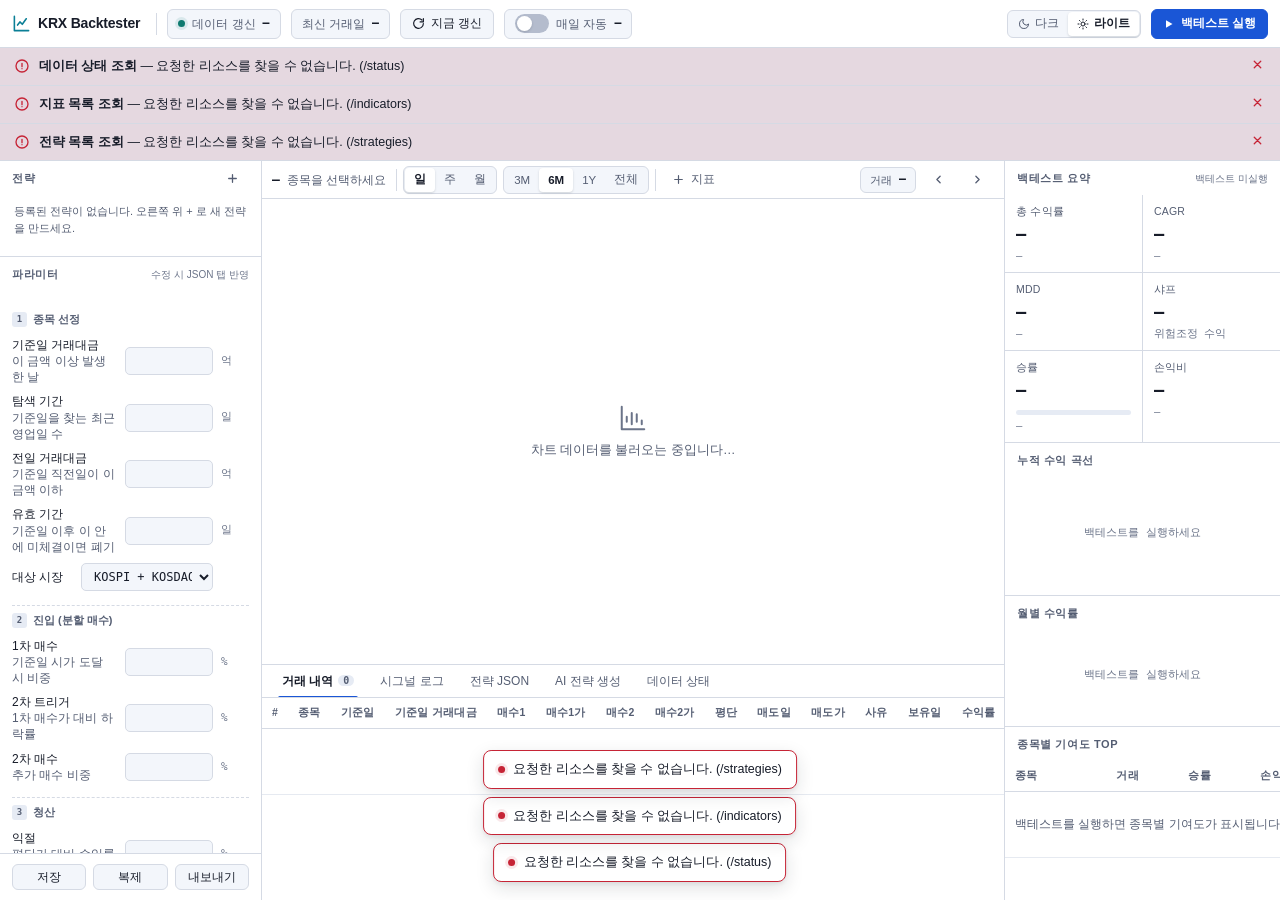
==== commit 78214985: "백테스트 엔진 완성 + 설치 오류 3건 수정 + 콘솔 없는 실행 파일 추가 엔진 (테스트 122건 통과) - engine/data.py: 연도별 parquet lazy 로드 + f" ====
--- a/server/web/index.html
+++ b/server/web/index.html
@@ -5,6 +5,8 @@
 <meta name="viewport" content="width=device-width, initial-scale=1">
 <meta name="color-scheme" content="dark light">
 <title>KRX Backtester</title>
+<!-- 인라인 SVG 파비콘 — 폐쇄망이므로 외부 요청을 만들지 않는다 -->
+<link rel="icon" href="data:image/svg+xml,%3Csvg xmlns='http://www.w3.org/2000/svg' viewBox='0 0 24 24' fill='none' stroke='%2300bcd4' stroke-width='2.4' stroke-linecap='round' stroke-linejoin='round'%3E%3Cpath d='M3 3v18h18'/%3E%3Cpath d='m7 14 3-4 3 3 5-7'/%3E%3C/svg%3E">
 <script>
 /* FOUC 방지 — CSS 보다 먼저 data-theme 을 확정한다.
    theme.js 가 나중에 같은 규칙으로 다시 계산하므로 결과는 항상 일치한다. */
--- a/server/web/css/tokens.css
+++ b/server/web/css/tokens.css
@@ -38,8 +38,8 @@
 
   --tx: #d9dde7;            /* 본문 */
   --tx-str: #f2f5fa;        /* 강조 본문 */
-  --tx-sub: #8b93a7;        /* 보조 (4.5:1 이상) */
-  --tx-dim: #6b7488;        /* 흐림 (3:1 이상) */
+  --tx-sub: #8b93a7;        /* 보조 — --bg-1 대비 5.5:1 */
+  --tx-dim: #7c8599;        /* 흐림 — --bg-1 대비 4.8:1 (작은 글씨에도 AA 통과) */
   --tx-on-accent: #ffffff;
 
   --up: #f23645;            /* 상승 */
@@ -84,7 +84,7 @@
   --code-key: #82aaff;
   --code-str: #c3e88d;
   --code-num: #f78c6c;
-  --code-cmt: #5f6779;
+  --code-cmt: #808aa0;      /* 로그 타임스탬프가 본문으로 읽혀야 하므로 AA 기준 적용 */
 
   /* ============ 차트 (canvas 가 읽는 값) ============
      여기 값은 전부 불투명 hex 또는 rgba 이며 chart.js 가
@@ -149,8 +149,8 @@
 
   --tx: #171c29;
   --tx-str: #080b12;
-  --tx-sub: #545d72;
-  --tx-dim: #6f7890;
+  --tx-sub: #545d72;        /* 흰 배경 대비 6.4:1 */
+  --tx-dim: #6b7489;        /* 흰 배경 대비 4.7:1 — 다크의 --tx-dim 을 그대로 쓰지 않는다 */
   --tx-on-accent: #ffffff;
 
   /* 흰 배경에서 채도를 낮춘 적/청. 순수 #f23645 는 흰 위에서 번져 보인다. */
@@ -195,12 +195,13 @@
   --code-key: #1f4bb8;
   --code-str: #16704a;
   --code-num: #a34a12;
-  --code-cmt: #7b849a;
+  --code-cmt: #656e84;      /* 흰 배경 대비 5.1:1 */
 
   /* ---- 차트 (라이트) ---- */
   --ch-bg: #ffffff;
-  --ch-grid: #e8ecf4;
-  --ch-grid-str: #d5dae4;
+  /* 흰 배경에서는 다크와 같은 명도차로는 격자가 사라진다. 한 단계 진하게. */
+  --ch-grid: #dde3ee;
+  --ch-grid-str: #c6cedd;
   --ch-axis-tx: #545d72;
   --ch-axis-bg: #f3f6fb;
   --ch-label-bg: #3a4257;
@@ -208,10 +209,11 @@
 
   --ch-up: #c62436;
   --ch-dn: #1a56c4;
-  --ch-up-wick: #c6243699;
-  --ch-dn-wick: #1a56c499;
-  --ch-vol-up: rgba(198, 36, 54, .34);
-  --ch-vol-dn: rgba(26, 86, 196, .34);
+  /* 반투명 색은 흰 배경에서 훨씬 옅어 보이므로 다크보다 불투명도를 높인다 */
+  --ch-up-wick: #c62436cc;
+  --ch-dn-wick: #1a56c4cc;
+  --ch-vol-up: rgba(198, 36, 54, .55);
+  --ch-vol-dn: rgba(26, 86, 196, .55);
   --ch-vol-hi: #b06a00;
 
   --ch-cross: rgba(60, 70, 94, .55);
--- a/server/web/css/app.css
+++ b/server/web/css/app.css
@@ -201,7 +201,8 @@
 }
 .tag.ai { background: var(--accent-2-soft); color: var(--accent-2-tx); border: 1px solid var(--accent-2); }
 .tag.live { background: var(--ok-soft); color: var(--ok-tx); border: 1px solid var(--ok); }
-.tag.off { background: var(--bg-3); color: var(--tx-dim); border: 1px solid var(--bd); }
+/* bg-3 위에 얹히므로 --tx-dim 이 아니라 한 단계 밝은 --tx-sub 를 쓴다 */
+.tag.off { background: var(--bg-3); color: var(--tx-sub); border: 1px solid var(--bd); }
 
 /* ===================== 좌측: 파라미터 폼 ===================== */
 .grp { margin-top: 10px; }
@@ -230,7 +231,7 @@
 .inp:hover { border-color: var(--bd-str); }
 .inp:focus { border-color: var(--accent); background: var(--bg-inset); outline: none; box-shadow: 0 0 0 2px var(--accent-soft); }
 .inp.w-full { width: 100%; flex: 1 1 auto; text-align: left; }
-.inp.wide { width: 118px; flex-basis: 118px; }
+.inp.wide { width: 132px; flex-basis: 132px; }
 .inp[aria-invalid="true"] { border-color: var(--danger); background: var(--danger-soft); }
 select.inp { text-align: left; cursor: pointer; padding-right: 4px; }
 .unit { width: 28px; flex: 0 0 28px; font-size: 11px; color: var(--tx-dim); font-family: var(--mono); }
@@ -326,11 +327,17 @@
 .chart-empty[hidden] { display: none; }
 .chart-empty svg { color: var(--tx-dim); }
 
+/* 조작 안내 — 평소에는 숨기고 차트에 마우스를 올리거나 포커스했을 때만 보인다.
+   (시간축 라벨과 겹치지 않도록 우측 상단, 가격축 왼쪽에 둔다) */
 .chart-hint {
-  position: absolute; right: 10px; bottom: 26px; z-index: 2;
-  font-size: 10.5px; color: var(--tx-dim); pointer-events: none;
-  text-shadow: 0 0 4px var(--ch-bg), 0 0 6px var(--ch-bg);
-}
+  position: absolute; right: 70px; top: 8px; z-index: 2;
+  font-size: 10.5px; color: var(--tx-sub); pointer-events: none;
+  padding: 2px 7px; border-radius: 10px;
+  background: var(--bg-2); border: 1px solid var(--bd);
+  opacity: 0; transition: opacity var(--dur) var(--ease);
+}
+.chart-wrap:hover .chart-hint,
+.chart-wrap:focus-within .chart-hint { opacity: 1; }
 
 /* ===================== 우측: 성과 ===================== */
 .kpi-grid { display: grid; grid-template-columns: 1fr 1fr; gap: 1px; background: var(--bd); }
@@ -524,7 +531,7 @@
   .pane-l { width: 236px; flex-basis: 236px; }
   .pane-r { width: 250px; flex-basis: 250px; }
   .inp { width: 76px; flex-basis: 76px; }
-  .inp.wide { width: 104px; flex-basis: 104px; }
+  .inp.wide { width: 116px; flex-basis: 116px; }
   .kpi .v { font-size: 15px; }
   .hd { gap: 7px; }
   /* 헤더가 넘치지 않도록 부가 정보 축약 */
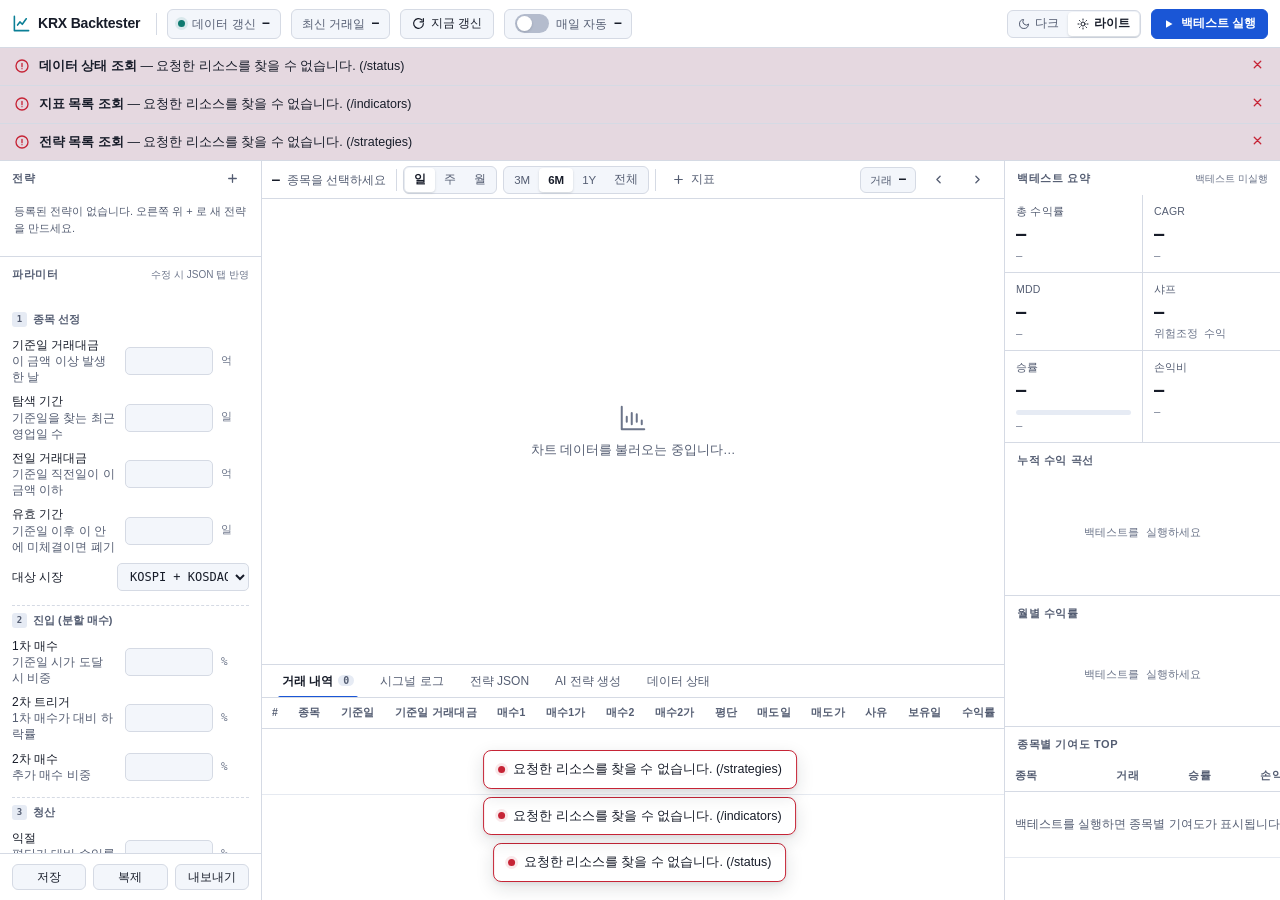
==== commit 373754eb: "install.bat: 완료 안내를 KRX백테스터.vbs 기준으로 갱신" ====
--- a/server/web/index.html
+++ b/server/web/index.html
@@ -41,10 +41,10 @@
 
     <div class="pill" id="pillSync" title="marcap 저장소 마지막 갱신 시각">
       <span class="dot" id="dataDot" aria-hidden="true"></span>
-      <span class="lbl-sync">데이터 갱신</span><b id="lastSync">—</b>
+      <span>데이터 갱신</span><b id="lastSync">—</b>
     </div>
-    <div class="pill" title="데이터셋에 포함된 마지막 거래일">
-      <span class="lbl-sync">최신 거래일</span><b id="lastTrade">—</b>
+    <div class="pill pill-latest" title="데이터셋에 포함된 마지막 거래일">
+      <span>최신 거래일</span><b id="lastTrade">—</b>
     </div>
 
     <button class="btn" id="btnSync" title="marcap 저장소를 지금 갱신합니다">
@@ -56,7 +56,7 @@
 
     <label class="pill" style="cursor:pointer" title="Windows 작업 스케줄러 등록 상태">
       <span class="sw"><input type="checkbox" id="autoSync"><i></i></span>
-      <span class="lbl-sync">매일 자동</span><b id="autoTime">—</b>
+      <span>매일 자동</span><b id="autoTime">—</b>
     </label>
 
     <span class="badge-mock" id="mockBadge" hidden title="백엔드에 연결하지 못해 개발용 예시 데이터를 표시하고 있습니다">
--- a/server/web/css/app.css
+++ b/server/web/css/app.css
@@ -62,7 +62,11 @@
   width: 312px; flex: 0 0 312px;
   background: var(--bg-1); border-left: 1px solid var(--bd);
   display: flex; flex-direction: column; min-height: 0;
-}
+  overflow-y: auto;   /* 창이 낮거나 좁을 때 섹션끼리 겹치지 않도록 */
+}
+/* 고정 높이 섹션이 눌려서 아래 섹션과 겹치는 것을 막는다.
+   마지막 '종목별 기여도' 섹션만 인라인 flex:1 로 남는 공간을 차지한다. */
+.pane-r > .sec { flex: 0 0 auto; }
 
 /* ===================== 헤더 ===================== */
 .logo {
@@ -235,6 +239,8 @@
 .inp[aria-invalid="true"] { border-color: var(--danger); background: var(--danger-soft); }
 select.inp { text-align: left; cursor: pointer; padding-right: 4px; }
 .unit { width: 28px; flex: 0 0 28px; font-size: 11px; color: var(--tx-dim); font-family: var(--mono); }
+/* 단위가 없는 필드에서 28px 를 낭비하지 않는다 (좁은 화면에서 라벨이 줄바꿈되는 원인) */
+.unit:empty { display: none; }
 
 .fld-err {
   display: block; font-size: 11px; color: var(--danger-tx);
@@ -538,9 +544,17 @@
   .hd .pill-trade { display: none; }
 }
 @media (max-width: 1040px) {
-  .pane-r { width: 226px; flex-basis: 226px; }
-  .kpi-grid { grid-template-columns: 1fr; }
-  .hd .lbl-sync { display: none; }
+  .pane-r { width: 230px; flex-basis: 230px; }
+  /* KPI 를 1열로 쌓으면 우측 패널이 세로로 터진다. 2열을 유지하고 글자만 줄인다. */
+  .kpi { padding: 8px 9px; }
+  .kpi .v { font-size: 14px; }
+  .kpi .k, .kpi .s { font-size: 10px; }
+  .inp.wide { width: 108px; flex-basis: 108px; }
+  /* 종목별 기여도 표는 잘라내지 말고 가로로 스크롤되게 둔다 */
+  .pane-r > .sec.scroll { overflow-x: auto; }
+  /* 헤더가 좁아지면 라벨을 지우는 대신 보조 pill 을 통째로 감춘다
+     (라벨 없는 날짜 두 개가 나란히 있으면 무슨 값인지 알 수 없다) */
+  .hd .pill-latest { display: none; }
   .dock { flex-basis: 210px; }
 }
 
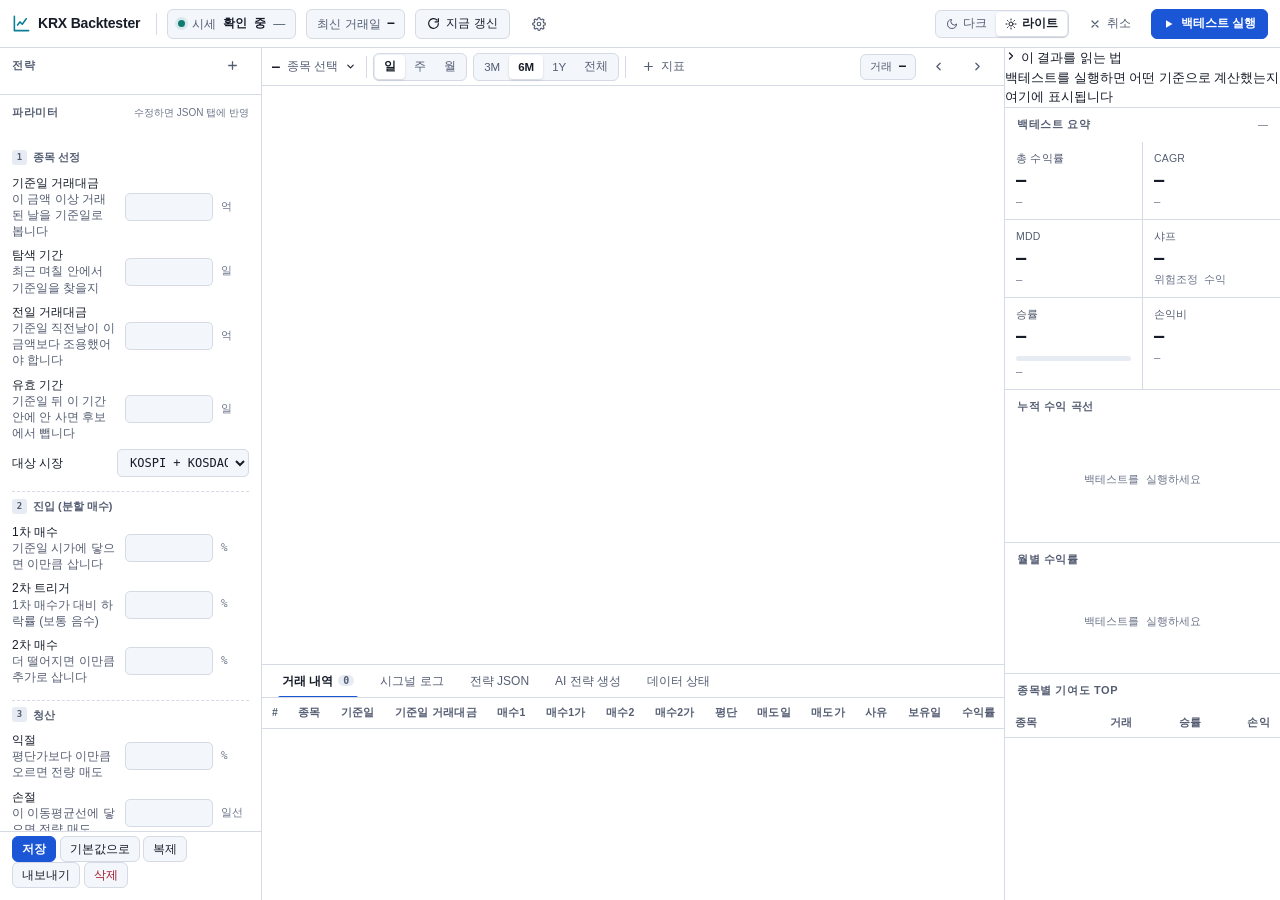
==== commit f7ca4d06: "엔진: loss_only 를 체결가 기준으로 판정 (이익 나는 청산은 진입 당일 차단) 45일선 손절처럼 손절선이 진입가 위에 놓이면 이름만 손절이고 실제로는 익절이다. type " ====
--- a/server/web/index.html
+++ b/server/web/index.html
@@ -39,27 +39,31 @@
     </div>
     <div class="vr" aria-hidden="true"></div>
 
-    <div class="pill" id="pillSync" title="marcap 저장소 마지막 갱신 시각">
+    <!-- 데이터 신선도 — 점 색 + 텍스트를 항상 함께 보여준다 (색만으로 전달 금지) -->
+    <div class="pill" id="pillSync" title="주가 데이터를 마지막으로 받은 시각">
       <span class="dot" id="dataDot" aria-hidden="true"></span>
-      <span>데이터 갱신</span><b id="lastSync">—</b>
+      <span>시세</span>
+      <b id="freshLabel">확인 중</b>
+      <span class="pill-sub" id="lastSync">—</span>
     </div>
-    <div class="pill pill-latest" title="데이터셋에 포함된 마지막 거래일">
+    <div class="pill pill-latest" title="데이터에 들어 있는 마지막 거래일">
       <span>최신 거래일</span><b id="lastTrade">—</b>
     </div>
 
-    <button class="btn" id="btnSync" title="marcap 저장소를 지금 갱신합니다">
+    <button class="btn" id="btnSync" title="지금 바로 최신 시세를 받습니다">
       <svg width="13" height="13" viewBox="0 0 24 24" fill="none" stroke="currentColor" stroke-width="2.2" stroke-linecap="round" stroke-linejoin="round" aria-hidden="true">
         <path d="M21 12a9 9 0 1 1-2.6-6.4"/><path d="M21 3v6h-6"/>
       </svg>
-      지금 갱신
+      <span id="btnSyncLabel">지금 갱신</span>
     </button>
 
-    <label class="pill" style="cursor:pointer" title="Windows 작업 스케줄러 등록 상태">
-      <span class="sw"><input type="checkbox" id="autoSync"><i></i></span>
-      <span>매일 자동</span><b id="autoTime">—</b>
-    </label>
-
-    <span class="badge-mock" id="mockBadge" hidden title="백엔드에 연결하지 못해 개발용 예시 데이터를 표시하고 있습니다">
+    <button class="btn btn-ghost" id="btnSettings" aria-label="데이터 받기 설정" title="데이터 받기 설정">
+      <svg width="14" height="14" viewBox="0 0 24 24" fill="none" stroke="currentColor" stroke-width="2" stroke-linecap="round" stroke-linejoin="round" aria-hidden="true">
+        <circle cx="12" cy="12" r="3"/><path d="M19.4 15a1.65 1.65 0 0 0 .33 1.82l.06.06a2 2 0 1 1-2.83 2.83l-.06-.06a1.65 1.65 0 0 0-1.82-.33 1.65 1.65 0 0 0-1 1.51V21a2 2 0 1 1-4 0v-.09A1.65 1.65 0 0 0 9 19.4a1.65 1.65 0 0 0-1.82.33l-.06.06a2 2 0 1 1-2.83-2.83l.06-.06A1.65 1.65 0 0 0 4.6 15a1.65 1.65 0 0 0-1.51-1H3a2 2 0 1 1 0-4h.09A1.65 1.65 0 0 0 4.6 9a1.65 1.65 0 0 0-.33-1.82l-.06-.06a2 2 0 1 1 2.83-2.83l.06.06A1.65 1.65 0 0 0 9 4.6a1.65 1.65 0 0 0 1-1.51V3a2 2 0 1 1 4 0v.09a1.65 1.65 0 0 0 1 1.51 1.65 1.65 0 0 0 1.82-.33l.06-.06a2 2 0 1 1 2.83 2.83l-.06.06A1.65 1.65 0 0 0 19.4 9c.14.63.68 1.09 1.51 1H21a2 2 0 1 1 0 4h-.09a1.65 1.65 0 0 0-1.51 1z"/>
+      </svg>
+    </button>
+
+    <span class="badge-mock" id="mockBadge" hidden title="프로그램 서버에 연결하지 못해 개발용 예시 데이터를 표시하고 있습니다">
       <svg width="11" height="11" viewBox="0 0 24 24" fill="none" stroke="currentColor" stroke-width="2.4" stroke-linecap="round" aria-hidden="true">
         <path d="M12 9v4M12 17h.01"/><path d="M10.3 3.9 1.8 18a2 2 0 0 0 1.7 3h17a2 2 0 0 0 1.7-3L13.7 3.9a2 2 0 0 0-3.4 0z"/>
       </svg>
@@ -79,13 +83,18 @@
       </button>
     </div>
 
+    <button class="btn btn-ghost btn-sm" id="btnCancelRun" hidden title="실행을 중단합니다">
+      <svg width="12" height="12" viewBox="0 0 24 24" fill="none" stroke="currentColor" stroke-width="2.4" stroke-linecap="round" aria-hidden="true"><path d="M18 6 6 18M6 6l12 12"/></svg>
+      취소
+    </button>
     <button class="btn btn-primary" id="btnRun">
-      <svg width="12" height="12" viewBox="0 0 24 24" fill="currentColor" aria-hidden="true"><path d="M6 4.5v15l13-7.5z"/></svg>
+      <svg width="12" height="12" viewBox="0 0 24 24" fill="currentColor" aria-hidden="true" id="btnRunIcon"><path d="M6 4.5v15l13-7.5z"/></svg>
       <span id="btnRunLabel">백테스트 실행</span>
     </button>
   </header>
 
-  <!-- ================= 전역 안내 배너 ================= -->
+  <!-- ================= 지금 할 일 / 전역 안내 ================= -->
+  <div class="next-step" id="nextStep" hidden></div>
   <div class="banners" id="banners" role="status" aria-live="polite"></div>
 
   <div class="body">
@@ -95,7 +104,7 @@
         <div class="sec-hd">
           전략
           <div class="spacer"></div>
-          <button class="btn btn-ghost btn-sm" id="btnNewStrategy" aria-label="전략 추가" title="전략 추가">
+          <button class="btn btn-ghost btn-sm" id="btnNewStrategy" aria-label="전략 추가" title="지금 전략을 복제해 새로 만듭니다">
             <svg width="13" height="13" viewBox="0 0 24 24" fill="none" stroke="currentColor" stroke-width="2.4" stroke-linecap="round" aria-hidden="true"><path d="M12 5v14M5 12h14"/></svg>
           </button>
         </div>
@@ -105,31 +114,32 @@
       <div class="sec scroll" style="flex:1">
         <div class="sec-hd">
           파라미터
+          <span class="dirty-badge" id="dirtyBadge" hidden>저장 안 됨</span>
           <div class="spacer"></div>
-          <span class="note">수정 시 JSON 탭 반영</span>
+          <span class="note">수정하면 JSON 탭에 반영</span>
         </div>
         <div class="sec-bd" id="paramForm">
 
           <div class="grp">
             <div class="grp-t"><span class="n">1</span>종목 선정</div>
             <div class="fld">
-              <label for="p_amt"><b>기준일 거래대금</b>이 금액 이상 발생한 날</label>
-              <input class="inp" id="p_amt" type="number" step="10" data-path="universe.reference_day.spike_amount_krw_eok">
+              <label for="p_amt"><b>기준일 거래대금</b>이 금액 이상 거래된 날을 기준일로 봅니다</label>
+              <input class="inp" id="p_amt" type="number" step="10" min="1" max="100000" data-path="universe.reference_day.spike_amount_krw_eok">
               <span class="unit">억</span>
             </div>
             <div class="fld">
-              <label for="p_look"><b>탐색 기간</b>기준일을 찾는 최근 영업일 수</label>
-              <input class="inp" id="p_look" type="number" step="1" data-path="universe.reference_day.lookback_days">
+              <label for="p_look"><b>탐색 기간</b>최근 며칠 안에서 기준일을 찾을지</label>
+              <input class="inp" id="p_look" type="number" step="1" min="1" max="250" data-path="universe.reference_day.lookback_days">
               <span class="unit">일</span>
             </div>
             <div class="fld">
-              <label for="p_prev"><b>전일 거래대금</b>기준일 직전일이 이 금액 이하</label>
-              <input class="inp" id="p_prev" type="number" step="10" data-path="universe.reference_day.prev_day_amount_max_eok">
+              <label for="p_prev"><b>전일 거래대금</b>기준일 직전날이 이 금액보다 조용했어야 합니다</label>
+              <input class="inp" id="p_prev" type="number" step="10" min="0" max="100000" data-path="universe.reference_day.prev_day_amount_max_eok">
               <span class="unit">억</span>
             </div>
             <div class="fld">
-              <label for="p_valid"><b>유효 기간</b>기준일 이후 이 안에 미체결이면 폐기</label>
-              <input class="inp" id="p_valid" type="number" step="1" data-path="universe.valid_days_after_reference">
+              <label for="p_valid"><b>유효 기간</b>기준일 뒤 이 기간 안에 안 사면 후보에서 뺍니다</label>
+              <input class="inp" id="p_valid" type="number" step="1" min="1" max="500" data-path="universe.valid_days_after_reference">
               <span class="unit">일</span>
             </div>
             <div class="fld">
@@ -146,18 +156,18 @@
           <div class="grp">
             <div class="grp-t"><span class="n">2</span>진입 (분할 매수)</div>
             <div class="fld">
-              <label for="p_b1"><b>1차 매수</b>기준일 시가 도달 시 비중</label>
-              <input class="inp" id="p_b1" type="number" step="5" data-path="entries[0].size_pct">
-              <span class="unit">%</span>
-            </div>
-            <div class="fld">
-              <label for="p_b2d"><b>2차 트리거</b>1차 매수가 대비 하락률</label>
-              <input class="inp" id="p_b2d" type="number" step="1" data-path="entries[1].trigger_pct">
-              <span class="unit">%</span>
-            </div>
-            <div class="fld">
-              <label for="p_b2"><b>2차 매수</b>추가 매수 비중</label>
-              <input class="inp" id="p_b2" type="number" step="5" data-path="entries[1].size_pct">
+              <label for="p_b1"><b>1차 매수</b>기준일 시가에 닿으면 이만큼 삽니다</label>
+              <input class="inp" id="p_b1" type="number" step="5" min="0" max="100" data-path="entries[0].size_pct">
+              <span class="unit">%</span>
+            </div>
+            <div class="fld">
+              <label for="p_b2d"><b>2차 트리거</b>1차 매수가 대비 하락률 (보통 음수)</label>
+              <input class="inp" id="p_b2d" type="number" step="1" min="-90" max="0" data-path="entries[1].trigger_pct">
+              <span class="unit">%</span>
+            </div>
+            <div class="fld">
+              <label for="p_b2"><b>2차 매수</b>더 떨어지면 이만큼 추가로 삽니다</label>
+              <input class="inp" id="p_b2" type="number" step="5" min="0" max="100" data-path="entries[1].size_pct">
               <span class="unit">%</span>
             </div>
           </div>
@@ -165,13 +175,13 @@
           <div class="grp">
             <div class="grp-t"><span class="n">3</span>청산</div>
             <div class="fld">
-              <label for="p_tp"><b>익절</b>평단가 대비 수익률 도달 시 전량</label>
-              <input class="inp" id="p_tp" type="number" step="1" data-path="exits[0].target_pct">
-              <span class="unit">%</span>
-            </div>
-            <div class="fld">
-              <label for="p_sl"><b>손절</b>이 이동평균선 도달 시 전량</label>
-              <input class="inp" id="p_sl" type="number" step="1" data-path="exits[1].ma_period">
+              <label for="p_tp"><b>익절</b>평단가보다 이만큼 오르면 전량 매도</label>
+              <input class="inp" id="p_tp" type="number" step="1" min="0.1" max="500" data-path="exits[0].target_pct">
+              <span class="unit">%</span>
+            </div>
+            <div class="fld">
+              <label for="p_sl"><b>손절</b>이 이동평균선에 닿으면 전량 매도</label>
+              <input class="inp" id="p_sl" type="number" step="1" min="2" max="240" data-path="exits[1].ma_period">
               <span class="unit">일선</span>
             </div>
           </div>
@@ -179,30 +189,36 @@
           <div class="grp">
             <div class="grp-t"><span class="n">4</span>실행 · 비용</div>
             <div class="fld">
-              <label for="p_res"><b>체결 해상도</b></label>
+              <label for="p_res"><b>체결 기준</b>어떤 봉으로 사고팔지 판단합니다</label>
               <select class="inp wide" id="p_res" data-path="execution.resolution">
-                <option value="1m">1분봉</option>
-                <option value="1d">일봉 (근사)</option>
-              </select><span class="unit"></span>
-            </div>
+                <option value="1d">일봉</option>
+                <option value="1m" disabled>1분봉 (추후 지원 예정)</option>
+              </select>
+              <span class="unit"></span>
+            </div>
+            <p class="fld-note" id="resNote">
+              <span class="soon">추후 지원 예정</span>
+              분봉 매매는 아직 준비 중입니다. 지금은 <b>일봉</b>으로만 계산하며,
+              하루 안에서 저가와 고가 중 무엇이 먼저였는지는 알 수 없습니다.
+            </p>
             <div class="fld">
               <label for="p_cap"><b>초기 자본</b></label>
-              <input class="inp" id="p_cap" type="number" step="100" data-path="portfolio.initial_capital_manwon">
+              <input class="inp" id="p_cap" type="number" step="100" min="1" max="100000000" data-path="portfolio.initial_capital_manwon">
               <span class="unit">만</span>
             </div>
             <div class="fld">
               <label for="p_pos"><b>최대 동시 보유</b></label>
-              <input class="inp" id="p_pos" type="number" step="1" data-path="portfolio.max_positions">
+              <input class="inp" id="p_pos" type="number" step="1" min="1" max="200" data-path="portfolio.max_positions">
               <span class="unit">종목</span>
             </div>
             <div class="fld">
-              <label for="p_slip"><b>슬리피지</b></label>
-              <input class="inp" id="p_slip" type="number" step="0.05" data-path="execution.slippage_pct">
-              <span class="unit">%</span>
-            </div>
-            <div class="fld">
-              <label for="p_fee"><b>수수료+세금</b></label>
-              <input class="inp" id="p_fee" type="number" step="0.01" data-path="execution.fee_pct">
+              <label for="p_slip"><b>슬리피지</b>주문가와 실제 체결가의 차이</label>
+              <input class="inp" id="p_slip" type="number" step="0.05" min="0" max="10" data-path="execution.slippage_pct">
+              <span class="unit">%</span>
+            </div>
+            <div class="fld">
+              <label for="p_fee"><b>수수료+세금</b>팔 때 한 번에 차감합니다</label>
+              <input class="inp" id="p_fee" type="number" step="0.01" min="0" max="5" data-path="execution.fee_pct">
               <span class="unit">%</span>
             </div>
           </div>
@@ -215,14 +231,14 @@
               <span class="unit"></span>
             </div>
             <div class="fld">
-              <label for="p_end"><b>종료일</b>비우면 최신 거래일 (auto)</label>
+              <label for="p_end"><b>종료일</b>비우면 최신 거래일까지</label>
               <input class="inp wide" id="p_end" type="date" data-path="period.end" data-kind="autodate">
               <span class="unit"></span>
             </div>
           </div>
 
           <div class="grp">
-            <div class="grp-t"><span class="n">6</span>표시 지표 (LAG)</div>
+            <div class="grp-t"><span class="n">6</span>차트에 표시할 지표</div>
             <div class="chips" id="indChips" aria-label="차트에 표시할 지표"></div>
           </div>
 
@@ -230,10 +246,12 @@
       </div>
 
       <div class="sec" style="border-bottom:none">
-        <div class="sec-bd" style="padding:10px 12px;display:flex;gap:7px">
-          <button class="btn btn-sm" id="btnSave" style="flex:1">저장</button>
-          <button class="btn btn-sm" id="btnClone" style="flex:1">복제</button>
-          <button class="btn btn-sm" id="btnExport" style="flex:1">내보내기</button>
+        <div class="sec-bd stg-actions">
+          <button class="btn btn-sm btn-primary" id="btnSave">저장</button>
+          <button class="btn btn-sm" id="btnRevert" title="마지막으로 저장된 값으로 되돌립니다">기본값으로</button>
+          <button class="btn btn-sm" id="btnClone">복제</button>
+          <button class="btn btn-sm" id="btnExport">내보내기</button>
+          <button class="btn btn-sm btn-danger" id="btnDelete">삭제</button>
         </div>
       </div>
     </aside>
@@ -241,15 +259,26 @@
     <!-- ================= 중앙: 차트 ================= -->
     <main class="pane-c">
       <div class="tb">
-        <div class="sym">
-          <span class="sym-cd" id="symCode">—</span>
-          <span class="sym-nm" id="symName">종목을 선택하세요</span>
+        <!-- 종목 선택 -->
+        <div class="sym-picker">
+          <button class="sym" id="symBtn" aria-haspopup="listbox" aria-expanded="false" title="클릭해서 다른 종목을 찾습니다">
+            <span class="sym-cd" id="symCode">—</span>
+            <span class="sym-nm" id="symName">종목 선택</span>
+            <svg width="11" height="11" viewBox="0 0 24 24" fill="none" stroke="currentColor" stroke-width="2.4" stroke-linecap="round" stroke-linejoin="round" aria-hidden="true"><path d="m6 9 6 6 6-6"/></svg>
+          </button>
+          <div class="sym-pop" id="symPop" hidden>
+            <div class="sym-search">
+              <svg width="13" height="13" viewBox="0 0 24 24" fill="none" stroke="currentColor" stroke-width="2.2" stroke-linecap="round" aria-hidden="true"><circle cx="11" cy="11" r="7"/><path d="m20 20-3.5-3.5"/></svg>
+              <input type="text" id="symInput" placeholder="종목명 또는 6자리 코드" autocomplete="off" aria-label="종목 검색" aria-controls="symResults">
+            </div>
+            <div class="sym-results" id="symResults" role="listbox" aria-label="검색 결과"></div>
+          </div>
         </div>
         <div class="vr" aria-hidden="true"></div>
         <div class="seg" role="group" aria-label="봉 주기">
           <button type="button" aria-pressed="true">일</button>
-          <button type="button" aria-pressed="false" disabled title="현재 엔진은 일봉만 지원합니다">주</button>
-          <button type="button" aria-pressed="false" disabled title="현재 엔진은 일봉만 지원합니다">월</button>
+          <button type="button" aria-pressed="false" disabled title="현재는 일봉만 지원합니다">주</button>
+          <button type="button" aria-pressed="false" disabled title="현재는 일봉만 지원합니다">월</button>
         </div>
         <div class="seg" id="rangeSeg" role="group" aria-label="조회 기간">
           <button type="button" data-months="3" aria-pressed="false">3M</button>
@@ -275,13 +304,11 @@
       <div class="chart-wrap" id="chartWrap">
         <!-- base / overlay 캔버스는 chart.js 가 삽입한다 -->
         <div class="legend" id="legend" aria-hidden="true"></div>
+        <div class="chart-note" id="chartNote" hidden></div>
         <div class="chart-hint">휠 = 줌 · 드래그 = 팬 · 더블클릭 = 전체 보기</div>
         <div class="tt" id="tt" role="tooltip"></div>
         <div class="chart-empty" id="chartEmpty">
-          <svg width="30" height="30" viewBox="0 0 24 24" fill="none" stroke="currentColor" stroke-width="1.6" stroke-linecap="round" stroke-linejoin="round" aria-hidden="true">
-            <path d="M3 3v18h18"/><path d="M7 15v-4M11 17V8M15 15v-6M19 17v-3"/>
-          </svg>
-          <span id="chartEmptyMsg">차트 데이터를 불러오는 중입니다…</span>
+          <div id="chartEmptyBox"></div>
         </div>
       </div>
 
@@ -318,22 +345,31 @@
 
         <div class="tabpane" id="pnAI" role="tabpanel" aria-labelledby="tab-pnAI" tabindex="0">
           <div class="ai-box">
-            <div class="hint">자연어로 조건을 쓰면 <b>전략 DSL v1</b> JSON 으로 변환됩니다. 변환 결과는 좌측 파라미터 패널에 그대로 로드됩니다.</div>
+            <div class="hint">한국어로 조건을 쓰면 <b>전략 DSL v1</b> JSON 으로 바꿔 줍니다. 바꾼 결과는 확인 후 왼쪽 파라미터에 넣습니다.</div>
+            <div id="aiNotice"></div>
             <label class="sr-only" for="aiIn">전략 자연어 설명</label>
             <textarea class="ai-in" id="aiIn" placeholder="예) 20일 안에 거래대금 1000억 넘은 날이 있고, 그 전날은 200억 이하였던 종목 중에서 기준일 시가까지 눌린 종목을 시가에 절반 매수. 매수가보다 10% 더 빠지면 나머지 절반 매수. 평단 +10%면 전량 익절, 45일선 닿으면 전량 손절."></textarea>
             <div class="ai-row">
               <button class="btn btn-primary" id="btnAI">
                 <svg width="13" height="13" viewBox="0 0 24 24" fill="none" stroke="currentColor" stroke-width="2" stroke-linecap="round" stroke-linejoin="round" aria-hidden="true"><path d="M12 3v3M12 18v3M3 12h3M18 12h3M5.6 5.6l2.1 2.1M16.3 16.3l2.1 2.1M18.4 5.6l-2.1 2.1M7.7 16.3l-2.1 2.1"/></svg>
-                DSL로 변환
+                <span id="btnAILabel">DSL로 변환</span>
               </button>
               <button class="btn" id="btnAiExample">예시 불러오기</button>
-              <span class="hint" id="aiStat">DSL v1 · 검증은 <code>POST /api/strategies/validate</code></span>
+              <span class="hint" id="aiStat">변환 결과는 넣기 전에 무엇이 바뀌는지 보여 드립니다.</span>
             </div>
             <div id="aiResult"></div>
           </div>
         </div>
 
         <div class="tabpane" id="pnData" role="tabpanel" aria-labelledby="tab-pnData" tabindex="0">
+          <div class="data-opts">
+            <label class="opt">
+              <span class="sw"><input type="checkbox" id="optAutoSync"><i></i></span>
+              <span class="opt-tx"><b>켤 때 자동으로 시세 받기</b>
+                <span>프로그램을 열었을 때 오늘 시세를 아직 안 받았으면 자동으로 받습니다. 받는 동안에도 화면은 그대로 쓸 수 있습니다.</span>
+              </span>
+            </label>
+          </div>
           <table>
             <thead><tr><th class="l">항목</th><th class="l">값</th><th class="l">비고</th></tr></thead>
             <tbody id="dataBody"></tbody>
@@ -344,6 +380,17 @@
 
     <!-- ================= 우측: 성과 ================= -->
     <aside class="pane-r">
+      <!-- 실행 기준 — 접혀 있어도 핵심 한 줄은 항상 보인다 -->
+      <div class="sec sec-assume">
+        <button class="assume-hd" id="assumeToggle" aria-expanded="false" aria-controls="assumeBody" disabled>
+          <svg class="chev" width="12" height="12" viewBox="0 0 24 24" fill="none" stroke="currentColor" stroke-width="2.6" stroke-linecap="round" stroke-linejoin="round" aria-hidden="true"><path d="m9 18 6-6-6-6"/></svg>
+          <span class="assume-t">이 결과를 읽는 법</span>
+          <span class="assume-flag" id="assumeFlag"></span>
+        </button>
+        <div class="assume-sum" id="assumeSum">백테스트를 실행하면 어떤 기준으로 계산했는지 여기에 표시됩니다</div>
+        <div class="assume-body" id="assumeBody" hidden></div>
+      </div>
+
       <div class="sec">
         <div class="sec-hd">백테스트 요약
           <div class="spacer"></div>
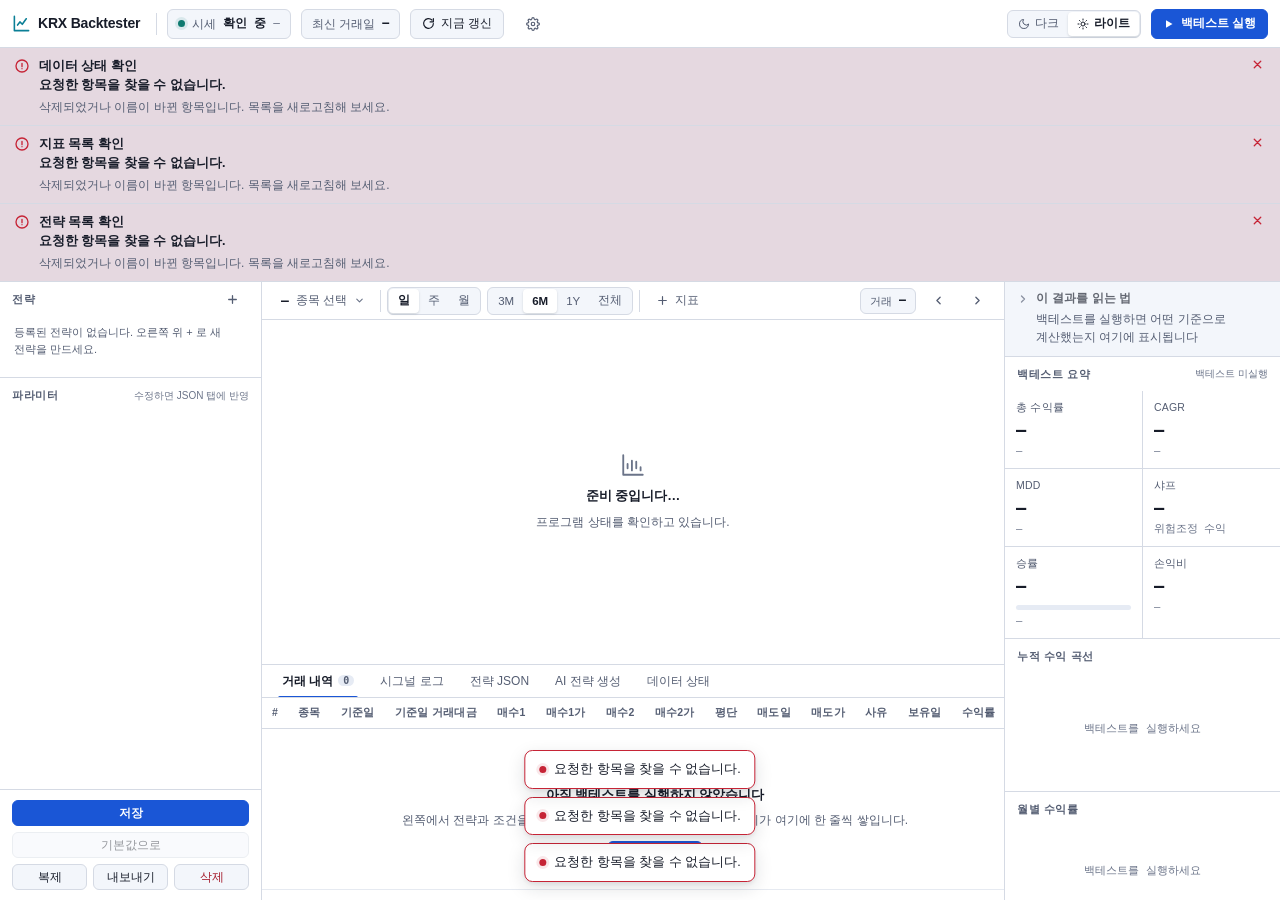
==== commit 21eb9f47: "아이콘 추가 + 서버 취소 API / 타임아웃 600초 / params 초기화 assets/krx.ico, krx.png: 캔들차트 + 우상향 추세선 (16~256 다중 해상도) " ====
--- a/server/web/index.html
+++ b/server/web/index.html
@@ -95,6 +95,7 @@
 
   <!-- ================= 지금 할 일 / 전역 안내 ================= -->
   <div class="next-step" id="nextStep" hidden></div>
+  <div class="run-panel" id="runPanel" hidden aria-live="polite"></div>
   <div class="banners" id="banners" role="status" aria-live="polite"></div>
 
   <div class="body">
@@ -118,7 +119,10 @@
           <div class="spacer"></div>
           <span class="note">수정하면 JSON 탭에 반영</span>
         </div>
-        <div class="sec-bd" id="paramForm">
+        <!-- params 선언이 있는 전략은 여기에 동적으로 그려진다.
+             params 가 없는 전략은 아래 legacyForm 템플릿을 복제해 쓴다(하위 호환). -->
+        <div class="sec-bd" id="paramForm"></div>
+        <template id="legacyForm">
 
           <div class="grp">
             <div class="grp-t"><span class="n">1</span>종목 선정</div>
@@ -242,13 +246,13 @@
             <div class="chips" id="indChips" aria-label="차트에 표시할 지표"></div>
           </div>
 
-        </div>
+        </template>
       </div>
 
       <div class="sec" style="border-bottom:none">
         <div class="sec-bd stg-actions">
           <button class="btn btn-sm btn-primary" id="btnSave">저장</button>
-          <button class="btn btn-sm" id="btnRevert" title="마지막으로 저장된 값으로 되돌립니다">기본값으로</button>
+          <button class="btn btn-sm" id="btnRevert" title="기본값으로 되돌립니다"><span id="btnRevertLabel">기본값으로</span></button>
           <button class="btn btn-sm" id="btnClone">복제</button>
           <button class="btn btn-sm" id="btnExport">내보내기</button>
           <button class="btn btn-sm btn-danger" id="btnDelete">삭제</button>
--- a/server/web/css/app.css
+++ b/server/web/css/app.css
@@ -5,6 +5,15 @@
 
 *, *::before, *::after { box-sizing: border-box; margin: 0; padding: 0; }
 html, body { height: 100%; }
+
+/* display 를 지정한 컴포넌트(.btn 은 inline-flex)에서도 hidden 속성이 이겨야 한다.
+   UA 스타일시트의 [hidden]{display:none} 은 작성자 규칙에 밀린다. */
+[hidden] { display: none !important; }
+
+/* 한국어는 단어 중간에서 줄바꿈하면 읽기 어렵다. 어절 단위로 끊는다. */
+/* overflow-wrap 은 break-word 로 둔다. anywhere 는 flex/grid 의 min-content 계산까지
+   바꿔 레이아웃이 흔들린다. */
+body { word-break: keep-all; overflow-wrap: break-word; }
 
 body {
   background: var(--bg-0);
@@ -290,7 +299,8 @@
 }
 .sym { display: flex; align-items: center; gap: 7px; padding-right: 4px; min-width: 0; }
 .sym-cd { font-family: var(--mono); font-size: 13px; font-weight: 700; color: var(--tx); }
-.sym-nm { font-size: 12px; color: var(--tx-sub); white-space: nowrap; overflow: hidden; text-overflow: ellipsis; }
+.sym-nm { font-size: 12px; color: var(--tx-sub); white-space: nowrap; overflow: hidden; text-overflow: ellipsis; min-width: 0; flex: 0 1 auto; }
+.sym-cd { flex: 0 0 auto; }
 
 /* ===================== 차트 ===================== */
 .chart-wrap {
@@ -567,3 +577,394 @@
     scroll-behavior: auto !important;
   }
 }
+
+/* ============================================================
+   추가 — 사용자 피드백 강화 (빈 상태 / 로딩 / 실행 기준 / 종목 검색)
+   ============================================================ */
+
+/* ---------- 지금 할 일 안내 ---------- */
+.next-step {
+  flex: 0 0 auto;
+  display: flex; align-items: center; gap: 12px;
+  padding: 11px 16px;
+  border-bottom: 1px solid var(--bd);
+  background: var(--accent-soft);
+}
+.next-step[hidden] { display: none; }
+.next-step.warn { background: var(--warn-soft); }
+.next-step.err { background: var(--danger-soft); }
+.next-step .ns-num {
+  flex: 0 0 24px; width: 24px; height: 24px; border-radius: 50%;
+  display: grid; place-items: center;
+  background: var(--accent); color: var(--tx-on-accent);
+  font-family: var(--mono); font-size: 12px; font-weight: 700;
+}
+.next-step.warn .ns-num { background: var(--warn); }
+.next-step.err .ns-num { background: var(--danger); }
+.next-step .ns-tx { flex: 1 1 auto; min-width: 0; }
+.next-step .ns-tx b { display: block; font-size: 13.5px; font-weight: 700; color: var(--tx); }
+.next-step .ns-tx span { display: block; font-size: 12px; color: var(--tx-sub); margin-top: 1px; line-height: 1.5; }
+.next-step code {
+  font-family: var(--mono); font-size: 11.5px; color: var(--tx);
+  background: var(--bg-2); border: 1px solid var(--bd); padding: 1px 5px; border-radius: var(--r-sm);
+}
+
+/* ---------- 헤더 신선도 ---------- */
+/* pill 배경(--bg-2)은 --bg-1 보다 밝으므로 --tx-dim 이 아니라 --tx-sub 를 쓴다 */
+.pill .pill-sub { color: var(--tx-sub); font-family: var(--mono); font-size: 11px; }
+
+/* ---------- 빈 상태 ---------- */
+.empty-state {
+  display: flex; flex-direction: column; align-items: center; gap: 7px;
+  padding: 22px 18px; text-align: center; color: var(--tx-sub);
+  font-family: var(--sans); max-width: 520px; margin: 0 auto;
+}
+.empty-state > svg { color: var(--tx-dim); margin-bottom: 1px; }
+.empty-state b { font-size: 13px; font-weight: 700; color: var(--tx); }
+.empty-state > span { font-size: 12px; line-height: 1.6; }
+.empty-state .btn { margin-top: 4px; }
+.empty-state .empty-hints {
+  list-style: none; margin: 4px 0 0; padding: 0;
+  display: flex; flex-direction: column; gap: 4px; text-align: left;
+}
+.empty-state .empty-hints li {
+  font-size: 11.5px; line-height: 1.55; color: var(--tx-sub);
+  padding-left: 15px; position: relative;
+}
+.empty-state .empty-hints li::before {
+  content: ""; position: absolute; left: 3px; top: 7px;
+  width: 4px; height: 4px; border-radius: 50%; background: var(--accent);
+}
+/* 표 안의 빈 상태는 셀 패딩을 없앤다 */
+tbody tr.empty td { padding: 0; }
+
+/* ---------- 로딩 스켈레톤 ---------- */
+.sk {
+  display: block; border-radius: 4px;
+  background: linear-gradient(90deg, var(--bg-2) 25%, var(--bg-3) 50%, var(--bg-2) 75%);
+  background-size: 400% 100%;
+  animation: shimmer 1.3s ease-in-out infinite;
+}
+@keyframes shimmer { 0% { background-position: 100% 0; } 100% { background-position: 0 0; } }
+.sk-line { height: 9px; }
+.sk-box { width: 26px; height: 26px; flex: 0 0 26px; border-radius: 5px; }
+tr.sk-row td { padding: 8px 10px; }
+tr.sk-row, tr.sk-row:hover { background: none; cursor: default; }
+.sk-stg { pointer-events: none; }
+pre.code .sk-line { margin: 6px 0; }
+@media (prefers-reduced-motion: reduce) { .sk { animation: none; background: var(--bg-2); } }
+
+/* ---------- 실행 기준 패널 ---------- */
+.sec-assume { background: var(--bg-2); }
+.assume-hd {
+  display: flex; align-items: center; gap: 7px; width: 100%;
+  padding: 9px 12px 5px; text-align: left;
+}
+.assume-hd .chev { color: var(--tx-sub); transition: transform var(--dur) var(--ease); flex: 0 0 12px; }
+.assume-hd[aria-expanded="true"] .chev { transform: rotate(90deg); }
+.assume-hd:disabled { opacity: .65; cursor: default; }
+.assume-t { font-size: 11.5px; font-weight: 700; color: var(--tx); letter-spacing: .2px; }
+.assume-flag { margin-left: auto; }
+.flag {
+  display: inline-block; padding: 1px 6px; border-radius: 3px;
+  font-size: 9.5px; font-weight: 700; letter-spacing: .2px;
+}
+.flag.warn { background: var(--warn-soft); color: var(--warn-tx); border: 1px solid var(--warn); }
+.flag.danger { background: var(--danger-soft); color: var(--danger-tx); border: 1px solid var(--danger); }
+/* 접힌 상태에서도 항상 보이는 핵심 한 줄 */
+.assume-sum {
+  padding: 0 12px 10px 31px;
+  font-size: 11.5px; line-height: 1.5; color: var(--tx-sub);
+}
+.assume-body { padding: 0 12px 12px; border-top: 1px solid var(--bd); margin-top: 2px; padding-top: 10px; }
+.as-rows { display: flex; flex-direction: column; gap: 1px; }
+.as-row {
+  display: grid; grid-template-columns: 92px 1fr; gap: 2px 8px;
+  padding: 5px 7px; border-radius: var(--r-sm); background: var(--bg-1);
+}
+.as-row.warn { background: var(--warn-soft); }
+.as-row.danger { background: var(--danger-soft); }
+.as-k { font-size: 11px; color: var(--tx-sub); }
+.as-v { font-size: 11.5px; color: var(--tx); font-weight: 600; }
+.as-n { grid-column: 2; font-size: 10.5px; color: var(--tx-dim); line-height: 1.45; }
+.as-alert {
+  border-radius: var(--r); padding: 9px 11px; margin-bottom: 9px;
+  font-size: 11.5px; line-height: 1.6; color: var(--tx);
+  border: 1px solid var(--bd);
+}
+.as-alert b { display: block; margin-bottom: 3px; }
+.as-alert.warn { background: var(--warn-soft); border-color: var(--warn); }
+.as-alert.danger { background: var(--danger-soft); border-color: var(--danger); }
+.as-notes { margin-top: 11px; }
+.as-notes-t {
+  font-size: 10.5px; font-weight: 700; color: var(--tx-sub);
+  letter-spacing: .4px; text-transform: uppercase; margin-bottom: 5px;
+}
+.as-notes ul { list-style: none; margin: 0; padding: 0; display: flex; flex-direction: column; gap: 6px; }
+.as-notes li {
+  font-size: 11.5px; line-height: 1.6; color: var(--tx-sub);
+  padding-left: 13px; position: relative;
+}
+.as-notes li::before {
+  content: ""; position: absolute; left: 2px; top: 7px;
+  width: 4px; height: 4px; border-radius: 50%; background: var(--tx-dim);
+}
+
+/* ---------- 종목 검색 ---------- */
+/* 좁은 화면에서 툴바의 다음 요소를 밀지 않도록 줄어들 수 있어야 한다 */
+.sym-picker { position: relative; min-width: 0; flex: 0 1 auto; }
+.sym {
+  display: flex; align-items: center; gap: 7px; max-width: 100%;
+  height: 28px; padding: 0 8px; border-radius: var(--r);
+  border: 1px solid transparent; min-width: 0;
+  transition: background var(--dur) var(--ease), border-color var(--dur) var(--ease);
+}
+.sym:hover { background: var(--bg-2); border-color: var(--bd); }
+.sym[aria-expanded="true"] { background: var(--bg-2); border-color: var(--accent); }
+.sym svg { color: var(--tx-dim); flex: 0 0 auto; }
+.sym-pop {
+  position: absolute; top: calc(100% + 5px); left: 0; z-index: var(--z-pop);
+  width: 320px; max-width: 78vw;
+  background: var(--bg-1); border: 1px solid var(--bd-str); border-radius: var(--r);
+  box-shadow: var(--shadow-2); overflow: hidden;
+}
+.sym-pop[hidden] { display: none; }
+.sym-search {
+  display: flex; align-items: center; gap: 7px;
+  padding: 8px 10px; border-bottom: 1px solid var(--bd);
+}
+.sym-search svg { color: var(--tx-sub); flex: 0 0 auto; }
+.sym-search input {
+  flex: 1 1 auto; min-width: 0; height: 24px; border: none; background: none;
+  outline: none; font-size: 12.5px; color: var(--tx);
+}
+.sym-search input::placeholder { color: var(--tx-dim); }
+.sym-results { max-height: 268px; overflow-y: auto; }
+.sym-item {
+  display: flex; align-items: center; gap: 8px; width: 100%;
+  padding: 7px 10px; text-align: left; font-size: 12px;
+  transition: background var(--dur) var(--ease);
+}
+.sym-item:hover, .sym-item:focus-visible { background: var(--bg-2); }
+.sym-item-cd { font-family: var(--mono); font-size: 11.5px; color: var(--tx-sub); flex: 0 0 52px; }
+.sym-item-nm { flex: 1 1 auto; min-width: 0; color: var(--tx); font-weight: 500; overflow: hidden; text-overflow: ellipsis; white-space: nowrap; }
+.sym-item-mk { font-size: 10px; color: var(--tx-dim); flex: 0 0 auto; }
+.sym-item-mc { font-family: var(--mono); font-size: 10.5px; color: var(--tx-dim); flex: 0 0 auto; }
+.sym-note { padding: 12px 12px; font-size: 11.5px; color: var(--tx-sub); line-height: 1.55; }
+
+/* ---------- 차트 위 알림 (기간 잘림 등) ---------- */
+.chart-note {
+  position: absolute; top: 8px; left: 50%; transform: translateX(-50%); z-index: 4;
+  display: flex; align-items: center; gap: 6px;
+  padding: 4px 10px; border-radius: 12px;
+  background: var(--warn-soft); border: 1px solid var(--warn);
+  color: var(--tx); font-size: 11px; white-space: nowrap;
+  max-width: 62%; overflow: hidden; text-overflow: ellipsis;
+}
+.chart-note svg { flex: 0 0 auto; }
+/* 알림이 떠 있으면 좌상단 범례를 아래로 내려 겹치지 않게 한다 */
+.chart-wrap.has-note .legend { top: 34px; }
+.chart-empty {
+  position: absolute; inset: 0; z-index: 3;
+  display: flex; align-items: center; justify-content: center;
+  background: var(--ch-bg); padding: 16px;
+}
+.chart-empty[hidden] { display: none; }
+
+/* ---------- 저장 안 됨 배지 ---------- */
+.dirty-badge {
+  display: inline-flex; align-items: center; gap: 4px;
+  padding: 1px 6px; border-radius: 3px;
+  background: var(--warn-soft); color: var(--warn-tx); border: 1px solid var(--warn);
+  font-size: 9.5px; font-weight: 700; letter-spacing: 0; text-transform: none;
+}
+.dirty-badge[hidden] { display: none; }
+
+/* ---------- 파라미터 폼 보강 ---------- */
+.fld-range {
+  display: block; font-size: 10px; color: var(--tx-dim);
+  font-family: var(--mono); margin-top: 1px;
+}
+.fld-err.warn { color: var(--warn-tx); }
+.fld-note {
+  display: flex; flex-wrap: wrap; align-items: baseline; gap: 5px;
+  font-size: 11px; line-height: 1.55; color: var(--tx-sub);
+  background: var(--bg-2); border: 1px solid var(--bd); border-radius: var(--r);
+  padding: 7px 9px; margin: 2px 0 4px;
+}
+.fld-note b { color: var(--tx); }
+.soon {
+  display: inline-block; padding: 1px 5px; border-radius: 3px;
+  background: var(--accent-2-soft); color: var(--accent-2-tx); border: 1px solid var(--accent-2);
+  font-size: 9.5px; font-weight: 700; white-space: nowrap;
+}
+.inp.flash { animation: flash 1.1s ease-out; }
+@keyframes flash {
+  0%, 100% { box-shadow: 0 0 0 0 transparent; }
+  20%, 60% { box-shadow: 0 0 0 3px var(--danger-soft); }
+}
+select.inp option:disabled { color: var(--tx-dim); }
+.stg-actions { padding: 10px 12px; display: grid; grid-template-columns: repeat(3, 1fr); gap: 6px; }
+.stg-actions .btn { width: 100%; }
+#btnSave { grid-column: span 3; }
+
+/* ---------- 오류 상세 ---------- */
+.err-msg { font-weight: 600; }
+.err-advice { margin-top: 3px; color: var(--tx-sub); font-size: 12px; line-height: 1.55; }
+.link-btn {
+  margin-top: 4px; font-size: 11.5px; color: var(--accent-tx);
+  text-decoration: underline; text-underline-offset: 2px; padding: 0;
+}
+.err-detail {
+  margin-top: 6px; padding: 8px 10px; border-radius: var(--r);
+  background: var(--bg-2); border: 1px solid var(--bd);
+  font-family: var(--mono); font-size: 11px; line-height: 1.55;
+  color: var(--tx-sub); white-space: pre-wrap; max-height: 190px; overflow: auto;
+}
+.err-detail[hidden] { display: none; }
+
+/* ---------- 변경 내역 diff ---------- */
+.diff-wrap { max-height: 300px; overflow: auto; border: 1px solid var(--bd); border-radius: var(--r); }
+table.diff { font-size: 11.5px; }
+table.diff thead th { background: var(--bg-2); }
+table.diff td { vertical-align: top; white-space: normal; font-family: var(--sans); }
+table.diff td.old { color: var(--tx-sub); text-decoration: line-through; text-decoration-color: var(--tx-dim); }
+table.diff td.new { color: var(--tx); font-weight: 600; }
+table.diff .mono { font-family: var(--mono); font-size: 10px; }
+.diff-kind {
+  display: inline-block; margin-left: 4px; padding: 0 5px; border-radius: 3px;
+  font-size: 9px; font-weight: 700; vertical-align: 1px;
+}
+.diff-kind.changed { background: var(--warn-soft); color: var(--warn-tx); }
+.diff-kind.added { background: var(--buy-soft); color: var(--buy-tx); }
+.diff-kind.removed { background: var(--danger-soft); color: var(--danger-tx); }
+
+/* ---------- 데이터 상태 탭 옵션 ---------- */
+.data-opts { padding: 11px 13px; border-bottom: 1px solid var(--bd); }
+.opt { display: flex; align-items: flex-start; gap: 10px; cursor: pointer; }
+.opt .sw { margin-top: 1px; }
+.opt-tx b { display: block; font-size: 12.5px; color: var(--tx); font-weight: 600; }
+.opt-tx span { display: block; font-size: 11.5px; color: var(--tx-sub); line-height: 1.55; margin-top: 2px; }
+
+/* ---------- 동기화 진행 배너 ---------- */
+.sync-line { display: flex; align-items: center; gap: 8px; flex-wrap: wrap; }
+.sync-el { font-family: var(--mono); font-size: 11.5px; color: var(--tx-sub); }
+.sync-log {
+  display: block; margin-top: 6px; padding: 6px 9px;
+  background: var(--bg-2); border: 1px solid var(--bd); border-radius: var(--r-sm);
+  font-family: var(--mono); font-size: 10.5px; line-height: 1.5;
+  color: var(--tx-sub); white-space: pre-wrap; max-height: 76px; overflow: hidden;
+}
+.spinner {
+  width: 12px; height: 12px; flex: 0 0 12px; border-radius: 50%;
+  border: 2px solid var(--bd-str); border-top-color: var(--accent);
+  animation: rot .8s linear infinite;
+}
+@media (prefers-reduced-motion: reduce) { .spinner { animation-duration: 2.4s; } }
+
+@media (max-width: 1180px) {
+  .next-step { padding: 9px 12px; }
+  /* 우측 패널이 좁아지면 라벨/값을 한 줄에 못 넣는다 → 위아래로 쌓는다 */
+  .as-row { grid-template-columns: 1fr; }
+  .as-n { grid-column: 1; }
+  .stg-actions { grid-template-columns: repeat(2, 1fr); }
+  #btnSave { grid-column: span 2; }
+}
+
+/* ============================================================
+   추가 v2 — params 폼 / 진행 패널 / 분할 청산 묶음 / 미적용 조건
+   ============================================================ */
+
+/* ---------- 적용되지 않는 파라미터 (available:false) ---------- */
+.fld-off { opacity: .72; }
+.fld-off .inp,
+.fld-off .sw { cursor: not-allowed; }
+.fld-off .inp:disabled {
+  background: var(--bg-3); color: var(--tx-dim);
+  border-style: dashed; text-decoration: line-through;
+}
+.fld-off .sw input:disabled + i { opacity: .5; }
+.fld-unavail {
+  display: flex; align-items: flex-start; gap: 6px;
+  margin: 0 0 8px; padding: 6px 8px;
+  border-radius: var(--r-sm);
+  background: var(--bg-2); border: 1px dashed var(--bd-str);
+  font-size: 10.5px; line-height: 1.5; color: var(--tx-sub);
+}
+.fld-unavail svg { flex: 0 0 12px; margin-top: 1px; color: var(--warn); }
+.fld-unavail b { color: var(--warn-tx); font-weight: 700; }
+.grp-off {
+  margin-left: auto; padding: 0 5px; border-radius: 3px;
+  background: var(--warn-soft); color: var(--warn-tx); border: 1px solid var(--warn);
+  font-size: 9px; font-weight: 700; letter-spacing: 0;
+}
+.grp-t { display: flex; align-items: center; }
+
+/* ---------- 실행 기준: 미적용 조건 목록 ---------- */
+.ign-list { list-style: none; margin: 7px 0 0; padding: 0; display: flex; flex-direction: column; gap: 5px; }
+.ign-list li {
+  display: flex; flex-direction: column; gap: 1px;
+  padding: 5px 7px; border-radius: var(--r-sm);
+  background: var(--bg-1); border: 1px solid var(--bd);
+}
+.ign-list li b { font-family: var(--mono); font-size: 10.5px; color: var(--danger-tx); }
+.ign-list li span { font-size: 10.5px; color: var(--tx-sub); line-height: 1.45; }
+
+/* ---------- 백테스트 진행 패널 ---------- */
+.run-panel {
+  flex: 0 0 auto; padding: 9px 16px;
+  background: var(--accent-soft); border-bottom: 1px solid var(--bd);
+}
+.run-panel[hidden] { display: none; }
+.run-top { display: flex; align-items: center; gap: 9px; flex-wrap: wrap; }
+.run-phase { font-size: 13px; font-weight: 700; color: var(--tx); }
+.run-pct { font-family: var(--mono); font-size: 13px; font-weight: 700; color: var(--accent-tx); min-width: 34px; }
+.run-meta { font-size: 11.5px; color: var(--tx-sub); font-family: var(--mono); }
+.run-top .btn { margin-left: auto; }
+.run-bar {
+  height: 6px; border-radius: 3px; margin-top: 7px;
+  background: var(--bg-3); overflow: hidden;
+}
+.run-bar > i {
+  display: block; height: 100%; width: 0;
+  background: var(--accent); border-radius: 3px;
+  transition: width .28s var(--ease);
+}
+.run-bar > i.indet {
+  width: 34% !important;
+  animation: runIndet 1.15s ease-in-out infinite;
+}
+@keyframes runIndet {
+  0% { margin-left: -34%; } 100% { margin-left: 100%; }
+}
+.run-msg {
+  margin-top: 5px; font-size: 11.5px; color: var(--tx-sub);
+  font-family: var(--mono); white-space: nowrap; overflow: hidden; text-overflow: ellipsis;
+}
+@media (prefers-reduced-motion: reduce) {
+  .run-bar > i.indet { animation-duration: 3s; }
+}
+
+/* ---------- 분할 청산 묶음 (group_id) ---------- */
+tbody tr.grp-row td:first-child { position: relative; }
+/* 같은 매수에서 나온 줄들을 왼쪽 세로선으로 잇는다 */
+tbody tr.grp-row td:first-child::before {
+  content: ""; position: absolute; left: 3px; top: 0; bottom: 0;
+  width: 2px; background: var(--accent-bd);
+}
+tbody tr.grp-row.grp-first td:first-child::before { top: 50%; border-radius: 1px 1px 0 0; }
+tbody tr.grp-row.grp-last td:first-child::before { bottom: 50%; border-radius: 0 0 1px 1px; }
+tbody tr.grp-row td { background: var(--accent-soft); }
+tbody tr.grp-row:hover td { background: var(--bg-2); }
+tbody tr.grp-row.sel td { background: var(--accent-soft); }
+tbody tr.grp-row:not(.grp-last) td { border-bottom-color: transparent; }
+.grp-mark {
+  display: inline-block; margin-right: 5px; padding: 0 5px;
+  border-radius: 3px; background: var(--accent-soft);
+  border: 1px solid var(--accent-bd); color: var(--accent-tx);
+  font-family: var(--mono); font-size: 9.5px; font-weight: 700;
+}
+
+/* ---------- 되돌리기 버튼이 길어질 때 ---------- */
+#btnRevert { grid-column: span 3; }
+@media (max-width: 1180px) { #btnRevert { grid-column: span 2; } }
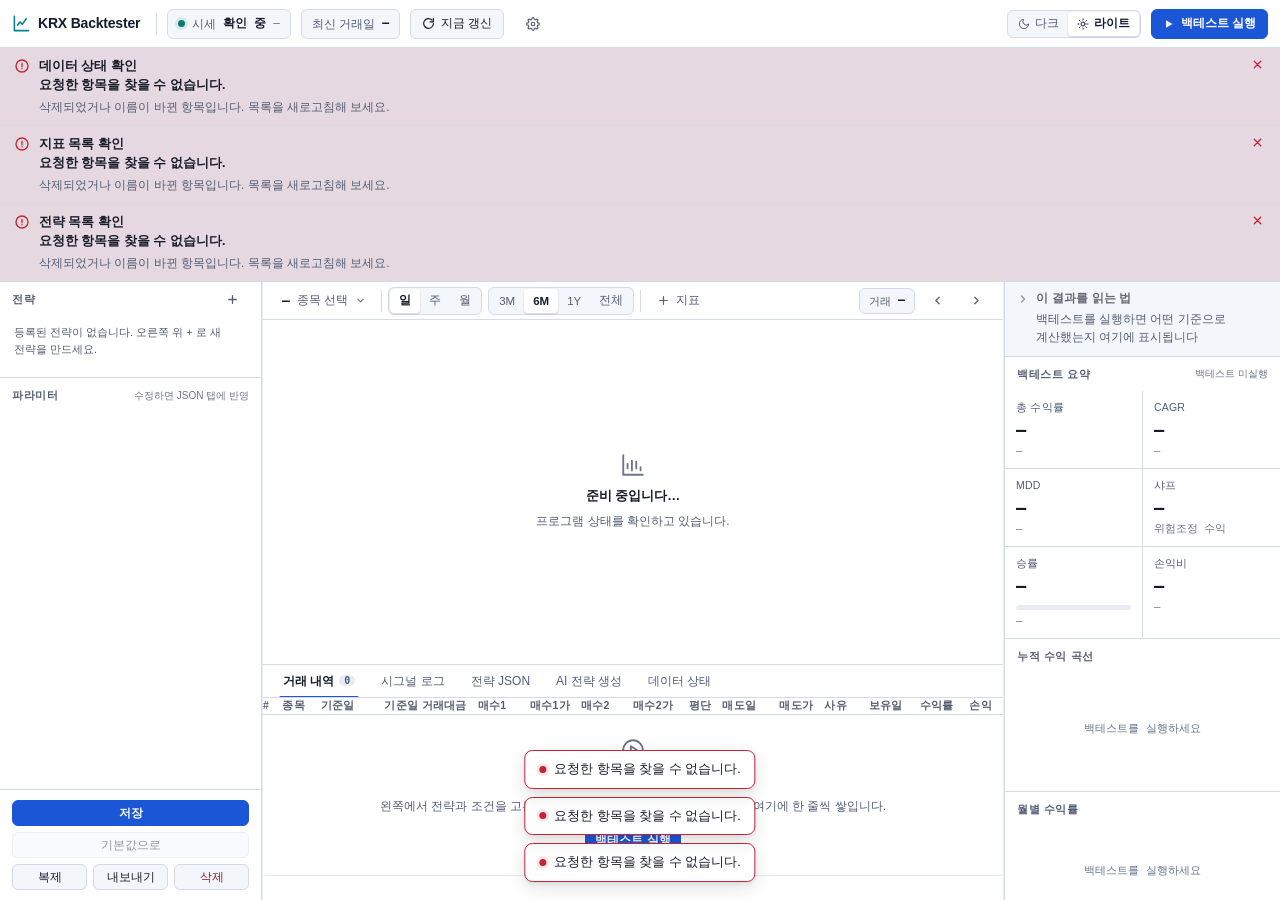
==== commit 22684180: "WIP: 프런트 점진로딩·취소 / DART 캐시 진행 중" ====
--- a/server/web/index.html
+++ b/server/web/index.html
@@ -260,6 +260,9 @@
       </div>
     </aside>
 
+    <div class="resizer rz-col" id="rzLeft" role="separator" aria-orientation="vertical"
+         tabindex="0" aria-label="왼쪽 패널 너비 조절 (좌우 화살표로 조절, 더블클릭하면 기본값)"></div>
+
     <!-- ================= 중앙: 차트 ================= -->
     <main class="pane-c">
       <div class="tb">
@@ -309,6 +312,10 @@
         <!-- base / overlay 캔버스는 chart.js 가 삽입한다 -->
         <div class="legend" id="legend" aria-hidden="true"></div>
         <div class="chart-note" id="chartNote" hidden></div>
+        <div class="chart-edge-load" id="chartEdgeLoad" hidden aria-live="polite">
+          <span class="spinner" aria-hidden="true"></span>
+          <span class="edge-tx">이전 데이터를 불러오는 중</span>
+        </div>
         <div class="chart-hint">휠 = 줌 · 드래그 = 팬 · 더블클릭 = 전체 보기</div>
         <div class="tt" id="tt" role="tooltip"></div>
         <div class="chart-empty" id="chartEmpty">
@@ -317,6 +324,8 @@
       </div>
 
       <!-- ================= 하단 독 ================= -->
+      <div class="resizer rz-row" id="rzDock" role="separator" aria-orientation="horizontal"
+           tabindex="0" aria-label="아래 패널 높이 조절 (위아래 화살표로 조절, 더블클릭하면 기본값)"></div>
       <div class="dock">
         <div class="tabs" role="tablist" aria-label="하단 패널">
           <button class="tab" role="tab" id="tab-pnTrades" aria-selected="true" aria-controls="pnTrades" data-pane="pnTrades">거래 내역<span class="cnt" id="tradeCnt">0</span></button>
@@ -329,11 +338,21 @@
         <div class="tabpane on" id="pnTrades" role="tabpanel" aria-labelledby="tab-pnTrades" tabindex="0">
           <table>
             <thead><tr>
-              <th class="l">#</th><th class="l">종목</th><th class="l">기준일</th>
-              <th>기준일 거래대금</th><th class="l">매수1</th><th>매수1가</th>
-              <th class="l">매수2</th><th>매수2가</th><th>평단</th>
-              <th class="l">매도일</th><th>매도가</th><th class="l">사유</th>
-              <th>보유일</th><th>수익률</th><th>손익</th>
+              <th class="l" data-sort="no" title="클릭하면 정렬합니다. 분할 매도는 한 거래로 묶여 함께 이동합니다.">#</th>
+              <th class="l" data-sort="name">종목</th>
+              <th class="l" data-sort="ref_date">기준일</th>
+              <th data-sort="ref_amount_eok">기준일 거래대금</th>
+              <th class="l" data-sort="b1_date">매수1</th>
+              <th data-sort="b1_price">매수1가</th>
+              <th class="l" data-sort="b2_date">매수2</th>
+              <th data-sort="b2_price">매수2가</th>
+              <th data-sort="avg_price">평단</th>
+              <th class="l" data-sort="exit_date">매도일</th>
+              <th data-sort="exit_price">매도가</th>
+              <th class="l" data-sort="exit_rule">사유</th>
+              <th data-sort="hold_days">보유일</th>
+              <th data-sort="return_pct">수익률</th>
+              <th data-sort="pnl" title="분할 매도는 합계 기준으로 정렬합니다">손익</th>
             </tr></thead>
             <tbody id="tradeBody"></tbody>
           </table>
@@ -382,6 +401,9 @@
       </div>
     </main>
 
+    <div class="resizer rz-col" id="rzRight" role="separator" aria-orientation="vertical"
+         tabindex="0" aria-label="오른쪽 패널 너비 조절 (좌우 화살표로 조절, 더블클릭하면 기본값)"></div>
+
     <!-- ================= 우측: 성과 ================= -->
     <aside class="pane-r">
       <!-- 실행 기준 — 접혀 있어도 핵심 한 줄은 항상 보인다 -->
--- a/server/web/css/app.css
+++ b/server/web/css/app.css
@@ -62,13 +62,11 @@
 .body { flex: 1; display: flex; min-height: 0; min-width: 0; }
 
 .pane-l {
-  width: 296px; flex: 0 0 296px;
   background: var(--bg-1); border-right: 1px solid var(--bd);
   display: flex; flex-direction: column; min-height: 0;
 }
 .pane-c { flex: 1 1 0; display: flex; flex-direction: column; min-width: 0; background: var(--bg-1); }
 .pane-r {
-  width: 312px; flex: 0 0 312px;
   background: var(--bg-1); border-left: 1px solid var(--bd);
   display: flex; flex-direction: column; min-height: 0;
   overflow-y: auto;   /* 창이 낮거나 좁을 때 섹션끼리 겹치지 않도록 */
@@ -295,8 +293,10 @@
   height: 38px; flex: 0 0 38px;
   display: flex; align-items: center; gap: 6px; padding: 0 10px;
   border-bottom: 1px solid var(--bd); background: var(--bg-1);
-  overflow: hidden;
-}
+  overflow-x: auto; overflow-y: hidden;
+  scrollbar-width: none;
+}
+.tb::-webkit-scrollbar { height: 0; }
 .sym { display: flex; align-items: center; gap: 7px; padding-right: 4px; min-width: 0; }
 .sym-cd { font-family: var(--mono); font-size: 13px; font-weight: 700; color: var(--tx); }
 .sym-nm { font-size: 12px; color: var(--tx-sub); white-space: nowrap; overflow: hidden; text-overflow: ellipsis; min-width: 0; flex: 0 1 auto; }
@@ -377,7 +377,7 @@
 
 /* ===================== 하단 독 ===================== */
 .dock {
-  flex: 0 0 236px; display: flex; flex-direction: column;
+  display: flex; flex-direction: column;
   border-top: 1px solid var(--bd); background: var(--bg-1); min-height: 0;
 }
 .tabs {
@@ -540,12 +540,8 @@
 
 /* ===================== 반응형 ===================== */
 @media (max-width: 1360px) {
-  .pane-l { width: 262px; flex-basis: 262px; }
-  .pane-r { width: 276px; flex-basis: 276px; }
 }
 @media (max-width: 1180px) {
-  .pane-l { width: 236px; flex-basis: 236px; }
-  .pane-r { width: 250px; flex-basis: 250px; }
   .inp { width: 76px; flex-basis: 76px; }
   .inp.wide { width: 116px; flex-basis: 116px; }
   .kpi .v { font-size: 15px; }
@@ -554,7 +550,6 @@
   .hd .pill-trade { display: none; }
 }
 @media (max-width: 1040px) {
-  .pane-r { width: 230px; flex-basis: 230px; }
   /* KPI 를 1열로 쌓으면 우측 패널이 세로로 터진다. 2열을 유지하고 글자만 줄인다. */
   .kpi { padding: 8px 9px; }
   .kpi .v { font-size: 14px; }
@@ -565,7 +560,6 @@
   /* 헤더가 좁아지면 라벨을 지우는 대신 보조 pill 을 통째로 감춘다
      (라벨 없는 날짜 두 개가 나란히 있으면 무슨 값인지 알 수 없다) */
   .hd .pill-latest { display: none; }
-  .dock { flex-basis: 210px; }
 }
 
 /* ===================== 모션 감소 ===================== */
@@ -758,8 +752,8 @@
   display: flex; align-items: center; gap: 6px;
   padding: 4px 10px; border-radius: 12px;
   background: var(--warn-soft); border: 1px solid var(--warn);
-  color: var(--tx); font-size: 11px; white-space: nowrap;
-  max-width: 62%; overflow: hidden; text-overflow: ellipsis;
+  color: var(--tx); font-size: 11px; line-height: 1.45;
+  max-width: min(92%, 460px); text-align: left;
 }
 .chart-note svg { flex: 0 0 auto; }
 /* 알림이 떠 있으면 좌상단 범례를 아래로 내려 겹치지 않게 한다 */
@@ -968,3 +962,233 @@
 /* ---------- 되돌리기 버튼이 길어질 때 ---------- */
 #btnRevert { grid-column: span 3; }
 @media (max-width: 1180px) { #btnRevert { grid-column: span 2; } }
+
+/* ============================================================
+   차트 조작 피드백 — 가장자리 도달 표시 / 최초 1회 힌트
+   ============================================================ */
+
+/* 데이터 끝에 닿았을 때: 짧은 글로우 + 이유 설명.
+   아무 반응이 없으면 사용자는 "고장났다"고 느낀다. */
+.edge-glow {
+  position: absolute; top: 0; bottom: 0; width: 64px; z-index: 4;
+  pointer-events: none; opacity: 0;
+  display: flex; align-items: center;
+  transition: opacity .18s var(--ease);
+}
+.edge-glow.l { left: 0; justify-content: flex-start;
+  background: linear-gradient(90deg, var(--accent-soft) 0%, transparent 100%); }
+.edge-glow.r { right: 0; justify-content: flex-end;
+  background: linear-gradient(270deg, var(--accent-soft) 0%, transparent 100%); }
+.edge-glow.on { opacity: 1; animation: edgeBounce .32s var(--ease); }
+.edge-glow span {
+  position: absolute; top: 10px; white-space: nowrap;
+  padding: 3px 9px; border-radius: 11px;
+  background: var(--bg-1); border: 1px solid var(--bd-str); box-shadow: var(--shadow-1);
+  font-size: 10.5px; color: var(--tx-sub); font-family: var(--sans);
+}
+.edge-glow.l span { left: 8px; }
+.edge-glow.r span { right: 8px; }
+@keyframes edgeBounce {
+  0% { transform: translateX(0); }
+  45% { transform: translateX(var(--bounce, 5px)); }
+  100% { transform: translateX(0); }
+}
+.edge-glow.l { --bounce: 5px; }
+.edge-glow.r { --bounce: -5px; }
+@media (prefers-reduced-motion: reduce) { .edge-glow.on { animation: none; } }
+
+/* 최초 1회 조작 안내 */
+.chart-firsthint {
+  position: absolute; left: 50%; bottom: 34px; transform: translate(-50%, 8px);
+  z-index: 4; pointer-events: none; opacity: 0;
+  display: flex; align-items: center; gap: 8px;
+  padding: 7px 13px; border-radius: 18px;
+  background: var(--bg-1); border: 1px solid var(--bd-str); box-shadow: var(--shadow-2);
+  font-size: 12px; color: var(--tx); white-space: nowrap;
+  transition: opacity .25s var(--ease), transform .25s var(--ease);
+}
+.chart-firsthint.on { opacity: 1; transform: translate(-50%, 0); }
+.chart-firsthint svg { color: var(--accent); flex: 0 0 auto; }
+.chart-firsthint b { font-weight: 700; }
+
+/* 끌 수 있다는 신호 — 기본은 crosshair, 누르는 동안 grabbing */
+.chart-wrap { cursor: crosshair; }
+.chart-wrap.panning { cursor: grabbing; }
+.chart-wrap.panning .chart-hint { opacity: 0; }
+
+/* ============================================================
+   거래 내역 표 정렬
+   ============================================================ */
+thead th.sortable { padding: 0; }
+thead th.sortable .th-btn {
+  display: flex; align-items: center; gap: 3px; width: 100%;
+  padding: 7px 10px; font: inherit; color: inherit; text-align: inherit;
+  justify-content: flex-end; white-space: nowrap;
+  transition: color var(--dur) var(--ease), background var(--dur) var(--ease);
+}
+thead th.sortable.l .th-btn { justify-content: flex-start; }
+thead th.sortable .th-btn:hover { color: var(--tx); background: var(--bg-2); }
+thead th.sortable .th-arrow { opacity: 0; flex: 0 0 9px; transition: opacity var(--dur) var(--ease); }
+thead th.sortable .th-btn:hover .th-arrow { opacity: .45; }
+thead th.sortable[aria-sort="ascending"] .th-arrow,
+thead th.sortable[aria-sort="descending"] .th-arrow { opacity: 1; color: var(--accent); }
+thead th.sortable[aria-sort="ascending"],
+thead th.sortable[aria-sort="descending"] { color: var(--tx); }
+
+/* 같은 진입 그룹(부분 청산)을 세로선으로 묶는다 */
+td.grp { position: relative; }
+.grp-badge {
+  display: inline-block; margin-left: 5px; padding: 0 4px; border-radius: 3px;
+  background: var(--bg-3); color: var(--tx-sub);
+  font-family: var(--mono); font-size: 9px; font-weight: 700; vertical-align: 1px;
+}
+tr.grp-mid td.grp::before, tr.grp-last td.grp::before {
+  content: ""; position: absolute; left: 3px; top: -1px; height: 50%;
+  border-left: 2px solid var(--accent-bd);
+}
+tr.grp-first td.grp::after, tr.grp-mid td.grp::after {
+  content: ""; position: absolute; left: 3px; bottom: -1px; height: 50%;
+  border-left: 2px solid var(--accent-bd);
+}
+
+/* ============================================================
+   범례 — 지표 값 / 삭제 버튼 / 접기
+   ============================================================ */
+.legend { max-width: calc(100% - 90px); }
+.legend-inds {
+  display: flex; flex-wrap: wrap; gap: 2px 10px; align-items: center;
+  margin-top: 1px; pointer-events: auto;
+}
+.lg-item {
+  display: inline-flex; align-items: center; gap: 5px;
+  padding: 1px 3px 1px 2px; border-radius: 4px;
+  white-space: nowrap;
+  text-shadow: 0 0 4px var(--ch-bg), 0 0 4px var(--ch-bg), 0 0 8px var(--ch-bg);
+}
+.lg-item:hover { background: var(--bg-2); text-shadow: none; }
+.lg-item .lg-v { color: var(--tx); }
+/* 전략에 정의된 지표는 톤을 달리해 구분한다 */
+.lg-item.strat .k { color: var(--accent-tx); }
+.lg-item.strat::after {
+  content: "전략"; font-size: 8.5px; font-family: var(--sans);
+  color: var(--tx-dim); border: 1px solid var(--bd); border-radius: 2px;
+  padding: 0 3px; margin-left: 1px;
+}
+/* × 자리를 미리 확보해 나타날 때 레이아웃이 밀리지 않게 한다 */
+.lg-x {
+  width: 13px; height: 13px; flex: 0 0 13px;
+  display: grid; place-items: center; border-radius: 3px;
+  color: var(--tx-sub); opacity: 0;
+  transition: opacity var(--dur) var(--ease), color var(--dur) var(--ease), background var(--dur) var(--ease);
+}
+.lg-item:hover .lg-x { opacity: 1; }
+.lg-x:hover { background: var(--danger-soft); color: var(--danger-tx); }
+.lg-x:focus-visible { opacity: 1; }
+.lg-more {
+  font-size: 10px; color: var(--accent-tx); padding: 0 5px;
+  border: 1px solid var(--bd); border-radius: 9px; background: var(--bg-2);
+}
+.lg-more:hover { background: var(--bg-3); }
+
+/* ============================================================
+   종목 링크 — 종목이 보이는 곳은 어디든 누를 수 있다
+   ============================================================ */
+.symlink {
+  display: inline-flex; align-items: baseline; gap: 5px;
+  padding: 0; color: inherit; font: inherit; text-align: left;
+  cursor: pointer; border-radius: 3px;
+  transition: color var(--dur) var(--ease);
+}
+.symlink:hover { color: var(--accent-tx); text-decoration: underline; text-underline-offset: 2px; }
+.symlink.mono { font-family: var(--mono); color: var(--code-num); }
+.symlink.mono:hover { color: var(--accent-tx); }
+.symlink .symlink-cd { font-family: var(--mono); font-size: 10.5px; color: var(--tx-dim); }
+/* 지금 차트에 떠 있는 종목은 어디서든 같은 방식으로 강조 */
+.symlink.sym-on { color: var(--accent-tx); font-weight: 700; }
+.symlink.sym-on::before {
+  content: ""; width: 5px; height: 5px; border-radius: 50%;
+  background: var(--accent); flex: 0 0 5px; align-self: center;
+}
+#byStock tr[data-code] { cursor: pointer; }
+
+/* ============================================================
+   지표 관리 다이얼로그
+   ============================================================ */
+.ind-mgr-list { max-height: 230px; overflow: auto; }
+.ind-list { display: flex; flex-direction: column; gap: 5px; }
+.ind-row {
+  display: flex; align-items: center; gap: 8px;
+  padding: 6px 8px; border: 1px solid var(--bd); border-radius: var(--r);
+  background: var(--bg-2);
+}
+.ind-row.off { opacity: .6; }
+.ind-sw { width: 10px; height: 10px; flex: 0 0 10px; border-radius: 2px; border: 1px solid var(--bd-str); }
+.ind-nm { flex: 1 1 auto; min-width: 0; font-size: 12.5px; color: var(--tx); display: flex; align-items: center; gap: 6px; }
+.ind-tag {
+  font-size: 9px; font-weight: 700; padding: 0 4px; border-radius: 2px;
+  background: var(--accent-soft); color: var(--accent-tx); border: 1px solid var(--accent-bd);
+}
+.ind-tag.ui { background: var(--bg-3); color: var(--tx-sub); border-color: var(--bd); }
+
+/* ---------- 과거 구간 이어받기 표시 (점진 로딩) ---------- */
+.chart-edge-load {
+  position: absolute; left: 10px; top: 50%; transform: translateY(-50%); z-index: 3;
+  display: flex; align-items: center; gap: 7px;
+  padding: 5px 10px; border-radius: 14px;
+  background: var(--bg-1); border: 1px solid var(--bd-str);
+  box-shadow: var(--shadow-1);
+  font-size: 11px; color: var(--tx-sub); white-space: nowrap;
+  pointer-events: none;
+}
+.chart-edge-load[hidden] { display: none; }
+
+/* ---------- 거래 내역 정렬 머리글 ---------- */
+thead th.sortable { cursor: pointer; user-select: none; position: sticky; top: 0; }
+thead th.sortable:hover { color: var(--tx); background: var(--bg-2); }
+thead th.sortable::after {
+  content: "";
+  display: inline-block; width: 0; height: 0; margin-left: 5px; vertical-align: middle;
+  border-left: 3.5px solid transparent; border-right: 3.5px solid transparent;
+  border-bottom: 4px solid var(--tx-dim);
+  opacity: 0; transition: opacity var(--dur) var(--ease);
+}
+thead th.sortable:hover::after { opacity: .45; }
+thead th.sortable.sorted { color: var(--accent-tx); }
+thead th.sortable.sorted::after { opacity: 1; border-bottom-color: currentColor; }
+thead th.sortable.sorted[data-dir="desc"]::after {
+  border-bottom: none; border-top: 4px solid currentColor;
+}
+
+/* ============================================================
+   패널 크기 조절
+   기본값은 미디어쿼리가 정하고, 사용자가 끌면 :root 인라인 스타일이 이긴다.
+   ============================================================ */
+:root { --pane-l-w: 296px; --pane-r-w: 312px; --dock-h: 236px; }
+
+.pane-l { width: var(--pane-l-w); flex: 0 0 var(--pane-l-w); }
+.pane-r { width: var(--pane-r-w); flex: 0 0 var(--pane-r-w); }
+.dock { flex: 0 0 var(--dock-h); }
+
+.resizer {
+  flex: 0 0 5px; position: relative; z-index: 5;
+  background: transparent;
+  transition: background var(--dur) var(--ease);
+}
+.rz-col { cursor: col-resize; width: 5px; margin: 0 -2px; }
+.rz-row { cursor: row-resize; height: 5px; margin: -2px 0; flex-basis: 5px; }
+.resizer:hover, .resizer:focus-visible, .resizer.dragging { background: var(--accent); }
+.resizer:focus-visible { outline: none; }
+/* 잡기 쉬우라고 얇은 손잡이 표시 */
+.resizer::after {
+  content: ""; position: absolute; border-radius: 2px;
+  background: var(--bd-str); opacity: 0; transition: opacity var(--dur) var(--ease);
+}
+.rz-col::after { width: 2px; height: 26px; left: 1.5px; top: 50%; transform: translateY(-50%); }
+.rz-row::after { height: 2px; width: 26px; top: 1.5px; left: 50%; transform: translateX(-50%); }
+.resizer:hover::after { opacity: 0; }
+body.resizing { cursor: col-resize; user-select: none; }
+body.resizing.row { cursor: row-resize; }
+
+@media (max-width: 1360px) { :root { --pane-l-w: 262px; --pane-r-w: 276px; } }
+@media (max-width: 1180px) { :root { --pane-l-w: 236px; --pane-r-w: 250px; } }
+@media (max-width: 1040px) { :root { --pane-r-w: 230px; --dock-h: 210px; } }
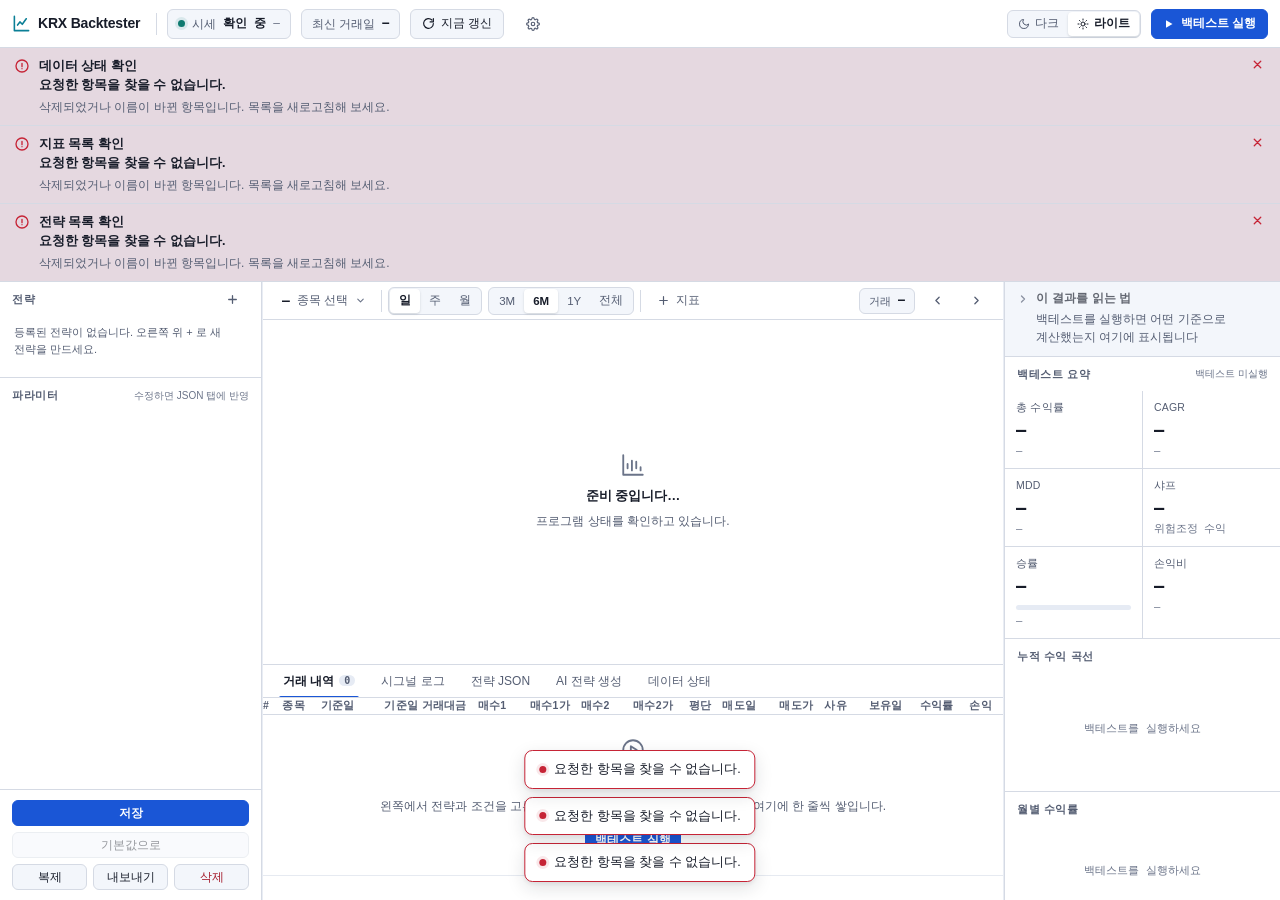
==== commit ab9f1b4f: "WIP: 화면 버전 표시 작업 진행 중" ====
--- a/server/web/index.html
+++ b/server/web/index.html
@@ -35,7 +35,11 @@
       <svg width="19" height="19" viewBox="0 0 24 24" fill="none" stroke="currentColor" stroke-width="2" stroke-linecap="round" stroke-linejoin="round" aria-hidden="true">
         <path d="M3 3v18h18"/><path d="m7 14 3-4 3 3 5-7"/>
       </svg>
-      <span>KRX Backtester</span>
+      <span class="logo-tx">
+        <span class="logo-nm">KRX Backtester</span>
+        <!-- 프로그램 버전 — 서버가 app_version 을 주지 않으면 통째로 숨긴다 -->
+        <button type="button" class="app-ver" id="appVer" hidden></button>
+      </span>
     </div>
     <div class="vr" aria-hidden="true"></div>
 
--- a/server/web/css/app.css
+++ b/server/web/css/app.css
@@ -83,6 +83,22 @@
 }
 .logo svg { color: var(--accent-2); flex: 0 0 auto; }
 .logo i { color: var(--tx-dim); font-style: normal; font-weight: 500; }
+/* 제목 + 버전 두 줄 구성. 헤더 높이(48px)는 그대로 유지된다. */
+.logo-tx { display: flex; flex-direction: column; justify-content: center; line-height: 1.1; }
+.logo-nm { font-size: 14px; font-weight: 700; }
+.app-ver {
+  align-self: flex-start;
+  margin-top: 1px; padding: 0;
+  font-family: var(--mono); font-size: 10px; font-weight: 500; line-height: 1.2;
+  color: var(--tx-dim); letter-spacing: -.1px;
+  border-bottom: 1px dotted transparent;
+  transition: color var(--dur) var(--ease), border-color var(--dur) var(--ease);
+}
+.app-ver:hover { color: var(--tx-sub); border-bottom-color: var(--bd-str); }
+.app-ver[hidden] { display: none; }
+/* 이 컴퓨터에서 코드가 수정된 상태 — 문제 추적의 중요한 단서라 눈에 띄게 한다 */
+.app-ver.dirty { color: var(--warn-tx); font-weight: 700; }
+.app-ver.dirty:hover { color: var(--warn); }
 .vr { width: 1px; height: 22px; background: var(--bd); flex: 0 0 1px; }
 .spacer { flex: 1 1 auto; min-width: 0; }
 
